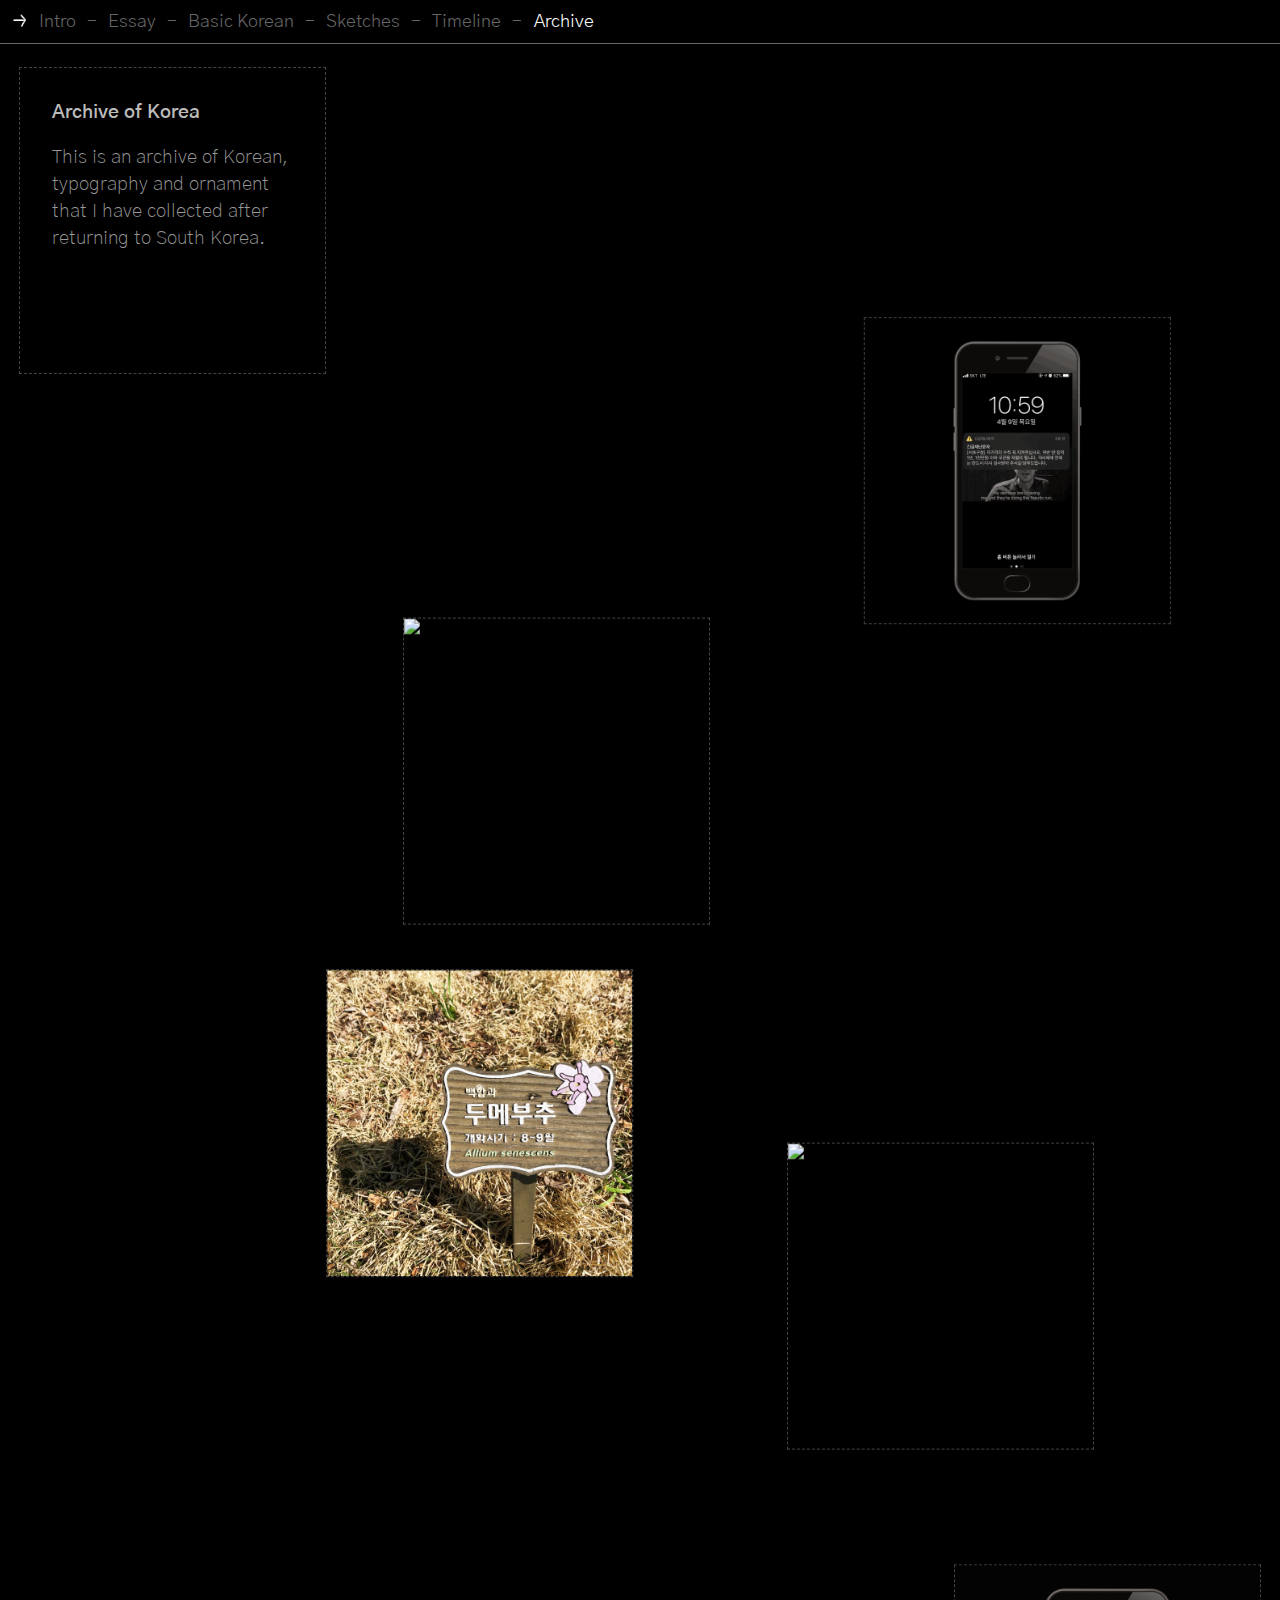
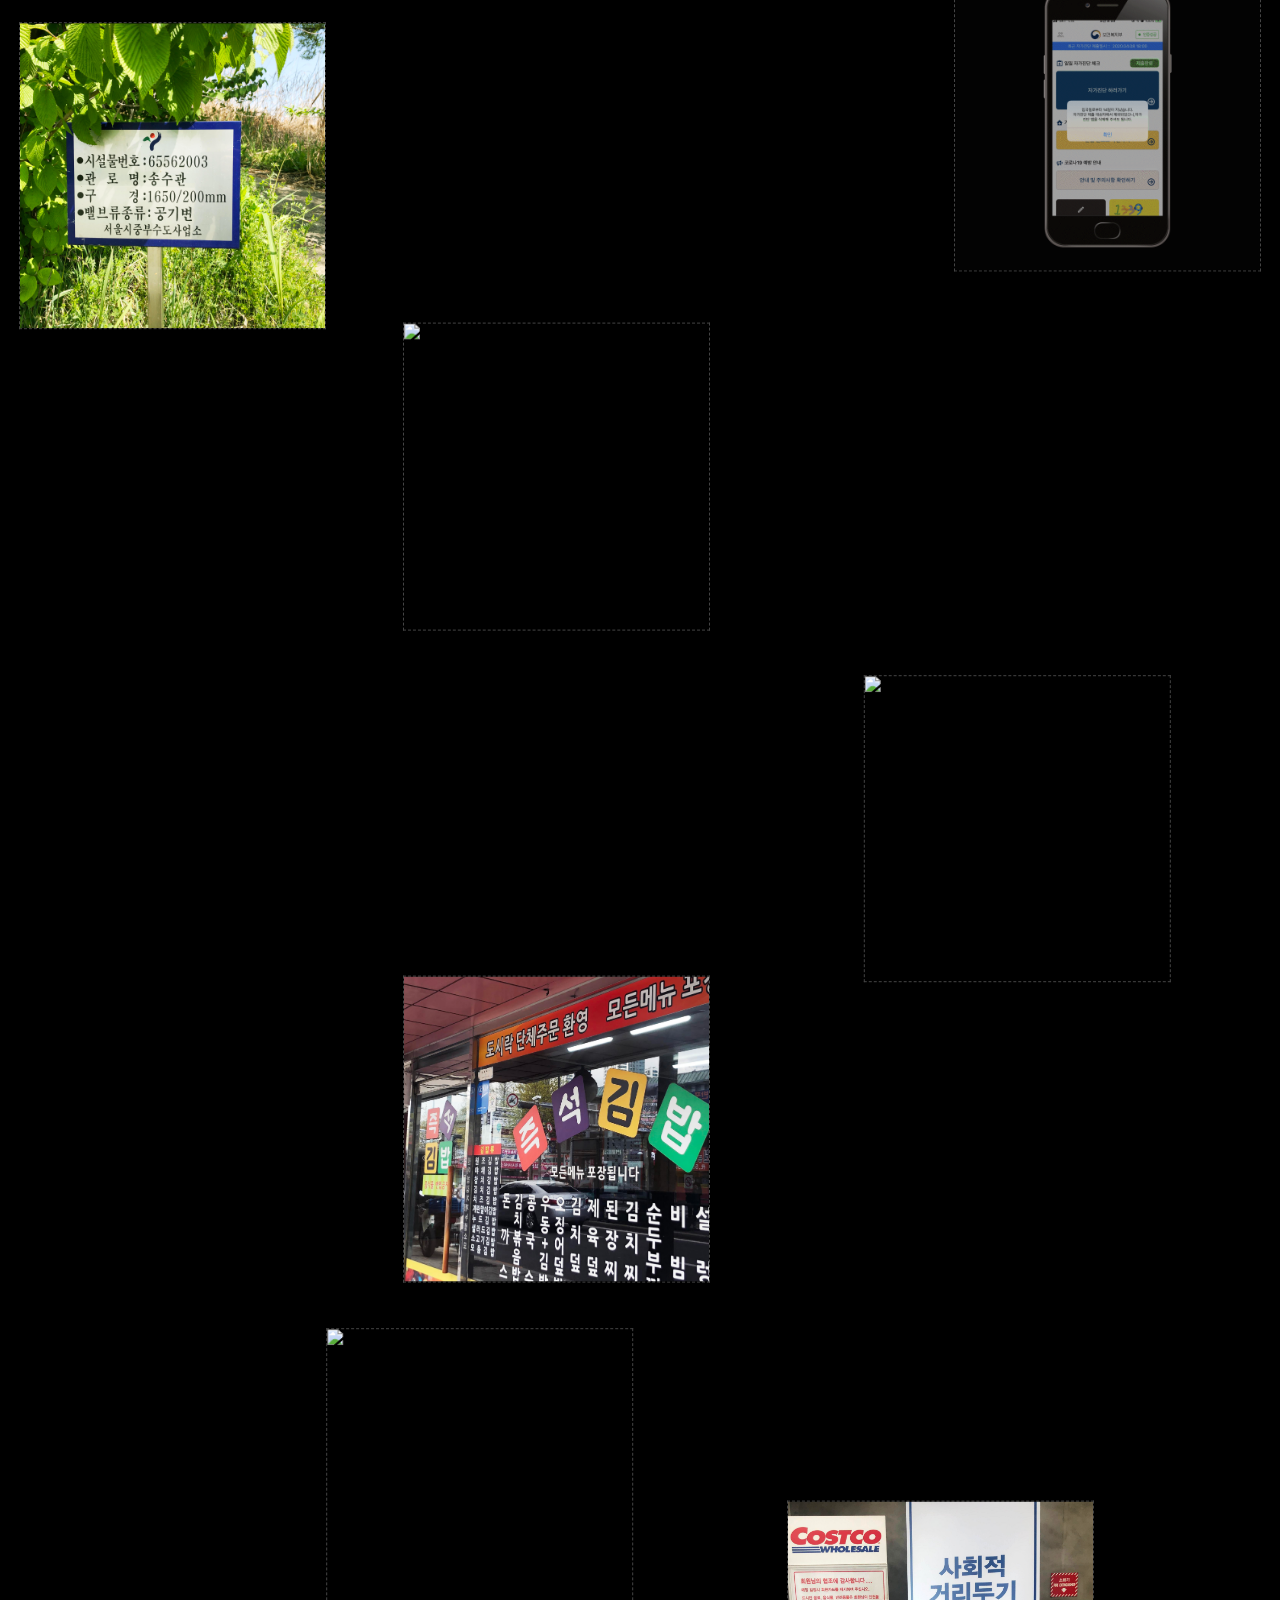
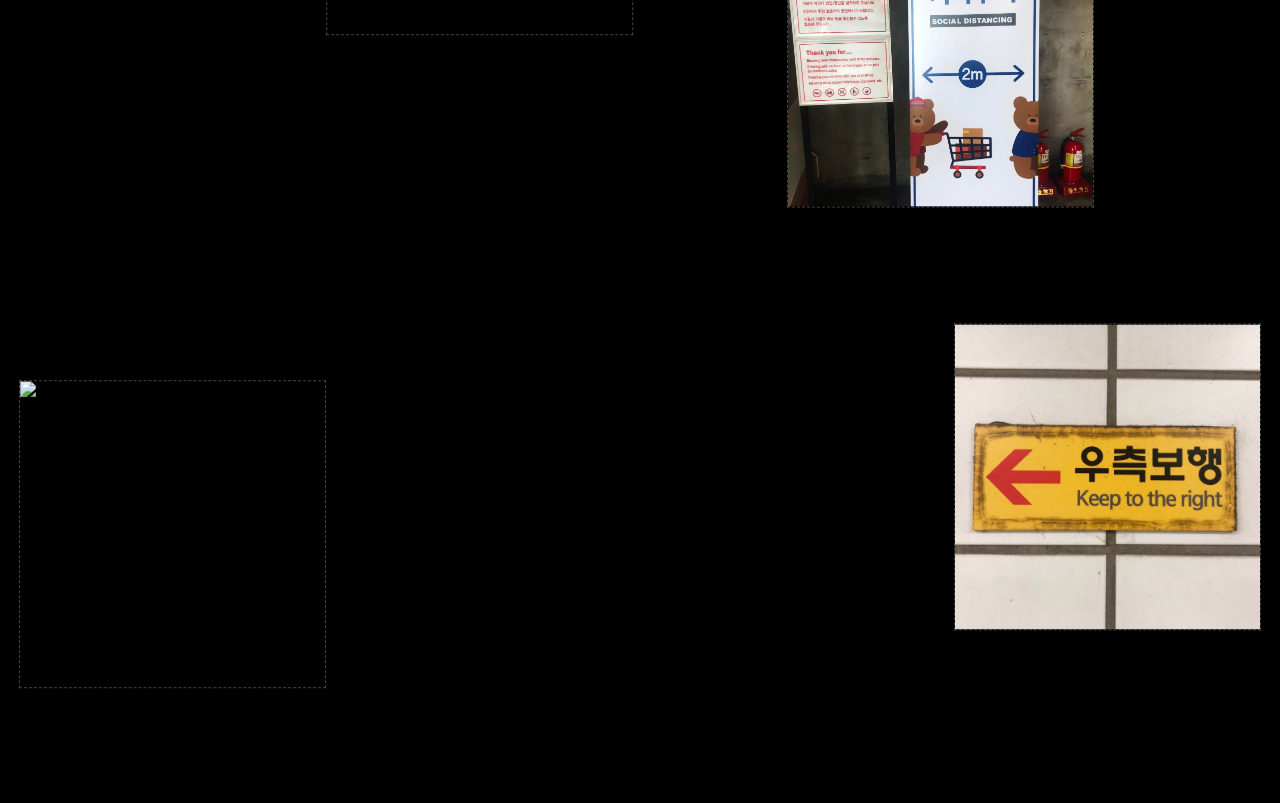
==== archive.html @ 1245c678 "video" ====
<!DOCTYPE html>
<html>
    <head>
        <title>Degree Project</title>
        <meta http-equiv="X-UA-Compatible" content = "IE= edge,chrome=1">
        <meta charset="utf-8"> <!-- able multiple language -->
        <meta name="description" content="">
        <meta name ="viewport" content="width=device-width">
        <link rel="icon" href="arrow_2.png">
        <link rel="stylesheet" type="text/css" href="common.css">
        <link rel="stylesheet" type="text/css" href="archive.css">
        <link href="https://fonts.googleapis.com/css2?family=Gothic+A1:wght@100;200;300;400;500;600;700;800;900&display=swap" rel="stylesheet">
    </head>
    <body>
        <!--NAV-->
        <div class="nav">
            <img src="arrow_2.png" id="icon">
            <div class="navtitle"><a href="index.html" class="link">Intro</a></div>
            <div class="dash">-</div>
            <div class="navtitle"><a href="essay.html" class="link">Essay</a></div>
            <div class="dash">-</div>
            <div class="navtitle"> <a href="korean.html" class="link">Basic Korean</a></div>
            <div class="dash">-</div>
            <div class="navtitle"> <a href="sketch.html" class="link">Sketches</a></div>
            <div class="dash">-</div>
            <div class="navtitle"> <a href="timeline.html" class="link">Timeline</a></div>
            <div class="dash">-</div>
            <div class="navtitle"> <a href="archive.html" class="been">Archive</a></div>
            <div class="navspace">--</div>
        </div>

        <div style="height:3em;"></div>
        
        <div class="videotitle">
            <h4>Archive of Korea</h4><br>
            <p>This is an archive of Korean, typography and ornament that I have collected after returning to South Korea.</p>
        </div>

        <div class="video" id="a">
            <img src="archive/ui_1.gif">
        </div>

        <div class="video" id="b">
            <img src="archive/sign_1.gif">
        </div>

        <div class="video" id="c">
            <img src="archive/space_1.jpg">
        </div>

        <div class="video" id="d">
            <img src="archive/object_1.gif">
        </div>
        
        <div class="video" id="e">
            <img src="archive/ui_2.gif">  
        </div>

        <div class="video" id="f">
            <img src="archive/space_2.jpg">
        </div>

        <div class="video" id="b">
            <img src="archive/sign_2.gif">
        </div>

        <div class="video" id="a">
            <img src="archive/object_2.gif">
        </div>

        <div class="video" id="b">
            <img src="archive/space_3.jpg">
        </div>

        <div class="video" id="c">
            <img src="archive/sign_3.gif">
        </div>

        <div class="video" id="d">
            <img src="archive/space_4.jpg">
        </div>

        <div class="video" id="e">
            <img src="archive/space_5.jpg">
        </div>

        <div class="video" id="f">
            <img src="archive/sign_4.gif">
        </div>

    </body>
</html>
---- common.css ----
body{
    margin:0;
    scroll-behavior:smooth;
    background-color:black;
}

img{
    width:100%;
    display:inline-block;
}

video{
    width:100%;
}

 /* LINKS */
a{
    text-decoration: none; 
}
a:hover{
    cursor: pointer;
}

a:visited{
    color:white;
}
.link{
    color:#666;
    cursor: pointer;
    text-decoration: none;
}
.link:hover{
    animation: colchange 2s infinite;
}
.link:visited{
    color:#666;
}
.been{
    color:white;
    cursor: pointer;
    text-decoration: none; 
}
.been:hover{
    animation: colchange 2s infinite;
}
.been:visited{
    color:white;
}

 /* COLOR ANIMATION */

 @keyframes colchange{
    0%{
        color: #f2389a;
    }
    25%{
        color: #f4f431;
    }
    50%{
       color:#2995ed;
    }
    75%{
        color:#64ff00;
    }
    100%{
        color: #f2389a;
    }
}

/* NAVIGATION */
.nav{
    top:0;
    border-bottom: 1px solid #666;
    display:inline-block;
    grid-template-columns: auto auto;   
    overflow-x: scroll;
}

.navtitle, .dash{
    font-family: 'Gothic A1', sans-serif;
    font-size: 1.1em;
    font-weight:300;
    line-height: 1.1em;
    margin-right:.4em;
    display: inline-block;
}
.navspace{
    display: inline-block;
    color:black;
}

.dash{
    color:#666;
}
#icon{
    width: .8em;
    margin-right:.6em;
}
.nav-bottom{ 
    width:100%;
    bottom:0;   
    border-top: 1px solid #666;
}

.nav, .nav-bottom{
    overflow: auto;
    white-space: nowrap;
    width:100%;
    height:1.1em;
    position: fixed;
    left:0;
    padding:.8em;
    z-index:5;
    background-color:black;
}

/* Essay */
.imgone{
    background: url("essay/essay_1.jpg") no-repeat center;
}

.imgtwo{
    background: url("essay/essay_2.jpg") no-repeat center;
}

.imgthree{
    background: url("essay/essay_3.jpg") no-repeat center;
}

.imgfour{
    background: url("essay/essay_4.jpg") no-repeat center;
}

.imgone, .imgtwo, .imgthree, .imgfour{
    -webkit-background-size: 100% 100%;
    -moz-background-size:  100% 100%;
    -o-background-size: 100% 100%;
    background-size: 100% 100%;
}

/* FONT */
    
h1{
    font-size: 1.6em;
    line-height: 1.2em;
    color:white;
}

h2{
    font-size: 1.6em;
    line-height: 1.2em;
    color:#999;
}

h3{
    font-size: 1.8em;
    line-height: 1.4em;
    font-weight:600;
    color:white;
}

h4{   
    font-weight:600;
    color:#bbb;
}

p{
    font-weight:200;
    color:#999;
}

li{
    font-weight:200;
    color:#999;
}

h1, h2, h3, h4, p, li{
    font-family: 'Gothic A1', sans-serif;
    top:0;
    padding:0;
    margin:0;
}

h4, p{
    font-size: 1.2em;
    line-height: 1.4em;
}

.indent{
    padding: 0em 1.2em 0em 1.2em;
}

::-webkit-scrollbar{
    display:none;
}

@media only screen and (min-width: 541px){

    /* HORIZONTAL STRUCTURE */
    
    #container {
        display:inline-block;
        position:relative;
        overflow-y:scroll;
        overflow-x:hidden;
        transform: rotate(270deg) translateX(-100%);
        transform-origin: top left;
        border-left:#999 solid;
        position:absolute;
        scroll-behavior: smooth;
        box-sizing: border-box; /*includes padding in height and makes sure there is no overlap with nav*/
    }
    
    #container2{
        width:auto;
        transform: rotate(90deg) translateY(-100vh);
        transform-origin: top left;
        display:grid;
        grid-template-columns: repeat(100,auto);
        z-index: 4;
    }
    
    #container, #container2{
        width:100vh;
        height:100vw;
        top:0;bottom:0;left:0;right:0;
    }   
    
    #empty{
        left:0;
        width: 100vh;
        height: 100vh;
        transform: rotate(90deg) translateY(-100vh);
        transform-origin: top left;
    }

    .squarebox{
        padding: 14vh 1.2em 14vh 1.2em;
        width: auto;
        display:inline-block;
        background-color:black;
    }

    .img{
        width:72vh;
        height:72vh;
    }
    
    .text{
        width: 48vh;
        height:80vh;
    }
    
    /* ESSAY */
    .essayheading{
        width: 100vh;
        border: 1px dashed #444;
        box-sizing: border-box;
    }
    
    .gap{
        width:48vh;
    }
    
    .gap, .essayheading {
        position:relative;
        display:inline-block;
        height:100vh;
        white-space:normal;
        overflow-y:hidden;
        padding: 4.8em 1.2em 1.2em 1.2em;
        background-color:black;
    }

    /* SKETCH STRUCTURE*/
 
    .sketchbox{
        padding: 10vh 1.2em 10vh 1.2em;
        height:100vh;
        width: auto;
        box-sizing: border-box;
        display:inline-block;
        background-color:black;
    }

    .sketchimg{
        width: 132vh;
        height:100%;
        display:inline-block;
    }

    
    /* TIMELINE STRUCTURE */
    
    #timelinetitle{
        width: 100vh;
        height:100vh;
        z-index:-1;
        position:fixed;
        background-color:black;
    }
    
    #titleimg{
        margin: 10vh 0 10vh 0 ;
    }
    
    .explain{
        width: 48vh; 
        height:100vh; 
        border-left: 1px dashed #444;
    }

    .time{
        width: 18vh;
        height:100vh;
        border-left: 1px dashed #444;
    }    
    .space{
        width: 12vh;
        background-color:black;
    }
    
    .explain, .time, .space{
        box-sizing: border-box;
        position:relative;
        display:inline-block;
        white-space:normal;
        overflow-y:hidden;
        padding: 4.8em 1.2em 1.2em 1.2em;
        background-color:black;
    }
    
}

@media only screen and (max-width: 540px) {

    /* HORIZONTAL STRUCTURE */
    
    #container {
        display:inline-block;
        position:relative;
        overflow-y:scroll;
        overflow-x:hidden;
        border-left:#999 solid;
        position:absolute;
        scroll-behavior: smooth;
        box-sizing: border-box; 
        left:0;
    }
    
    #container2{
        width:auto;
        display:grid;
        grid-template-rows: repeat(100,auto);
        z-index: 4;
        left:0;
    }
    
    #container, #container2{
        width:100vw;
        height:100vh;
        top:0;bottom:0;left:0;right:0;
    }  
    
    #empty{
        left:0;
        width: 100vw;
        height: 100vw;
    }

    .squarebox{
        box-sizing:border-box;
        padding: 0em;
        width: 100vw;
        display:inline-block;
        background-color:black;
    }

    .img{
        width:84vw;
        height:84vw;
        margin:6vw 6vw 6vw 6vw;
    }
    
    .text{
        width:84vw;
        margin: auto;
        height:auto;
        overflow:scroll;
        padding-top: 1.2em;
    }
    
    /* ESSAY */
    .essayheading{
        width: 100vw;
        border: 1px solid #444;
        box-sizing: border-box;
    }
    
    .gap{
        width:48vh;
    }
    
    .gap, .essayheading {
        position:relative;
        display:inline-block;
        height:100vw;
        white-space:normal;
        overflow-y:hidden;
        padding: 1.2em 1.2em 1.2em 1.2em;
        background-color:black;
    }
    
    /* SKETCH STRUCTURE*/
    
    .sketchbox{
        padding: 1.2em;
        height:auto;
        width: 100vw;
        box-sizing: border-box;
        display:inline-block;
        background-color:black;
    }

    .sketchimg{
        width: 96vw;
        height:100%;
        display:inline-block;
    }
    
    /* TIMELINE STRUCTURE */
    
    #timelinetitle{
        width: 100vw;
        height:100vw;
        z-index:-1;
        position:fixed;
        left:0;
        background-color:black;
    }
    
    #titleimg{
        margin: 10vh 0 10vh 0 ;
    }
    
    .explain{
        width: 100vw; 
        height: 100vw;
        border-top: 1px dashed #444;
    }

    .time{
        height: 18vw;
        width: 100vw;
        padding: 0 12vw 0 12vw;
        border-top: 1px dashed #444;
    }    
    .space{
        width: 100vw;
        height: 1vw;
        background-color:black;
    }
    
    .explain, .time, .space{
        box-sizing: border-box;
        position:relative;
        display:inline-block;
        white-space:normal;
        overflow-y:hidden;
        padding:1.2em;
        background-color:black;
    }
    

}
---- archive.css ----
.video, .videotitle{
    margin: 1.2em;
    width: 24vw;
    box-sizing:border-box;
    border: 1px dashed #444;
}

.video{
    height: 24vw;
    overflow:hidden;
}

.videotitle{
    min-height:24vw;
    padding: 2em;
    overflow-y:scroll;
}

#a{transform: translateX(66vw) translateY(-6vw);}
#b{transform: translateX(30vw) translateY(-8vw);}
#c{ transform: translateX(24vw) translateY(-6vw);}
#d{transform: translateX(60vw) translateY(-18vw);}

#e{
    transform: translateY(-12vw);
    float:right;
}

#f{transform: translateY(-6vw);}


@media only screen and (max-width: 660px) {

    .video, .videotitle{
        width: 84vw;
        height: 84vw;
        margin: 8vw;
    }

    #a, #b, #c, #d, #e, #f{
        transform: translateX(0vw) translateY(0vw);
    }
}
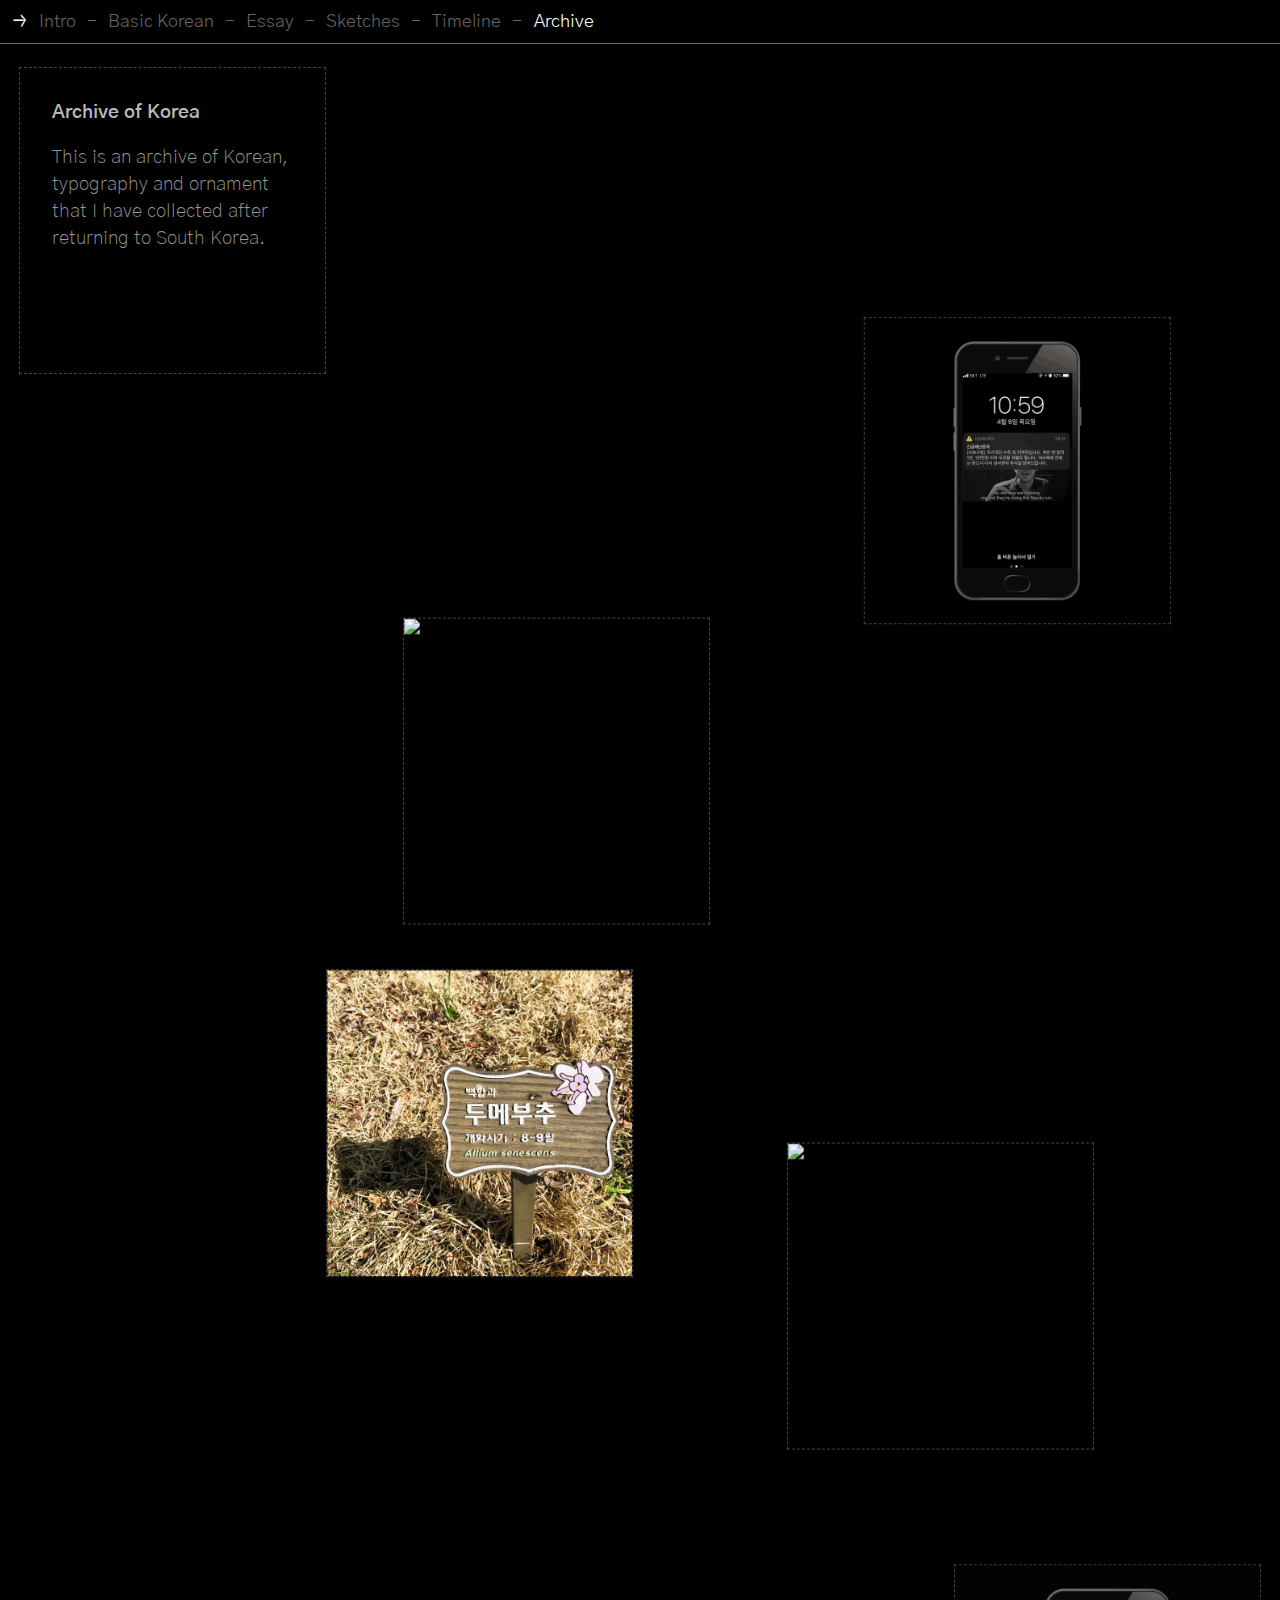
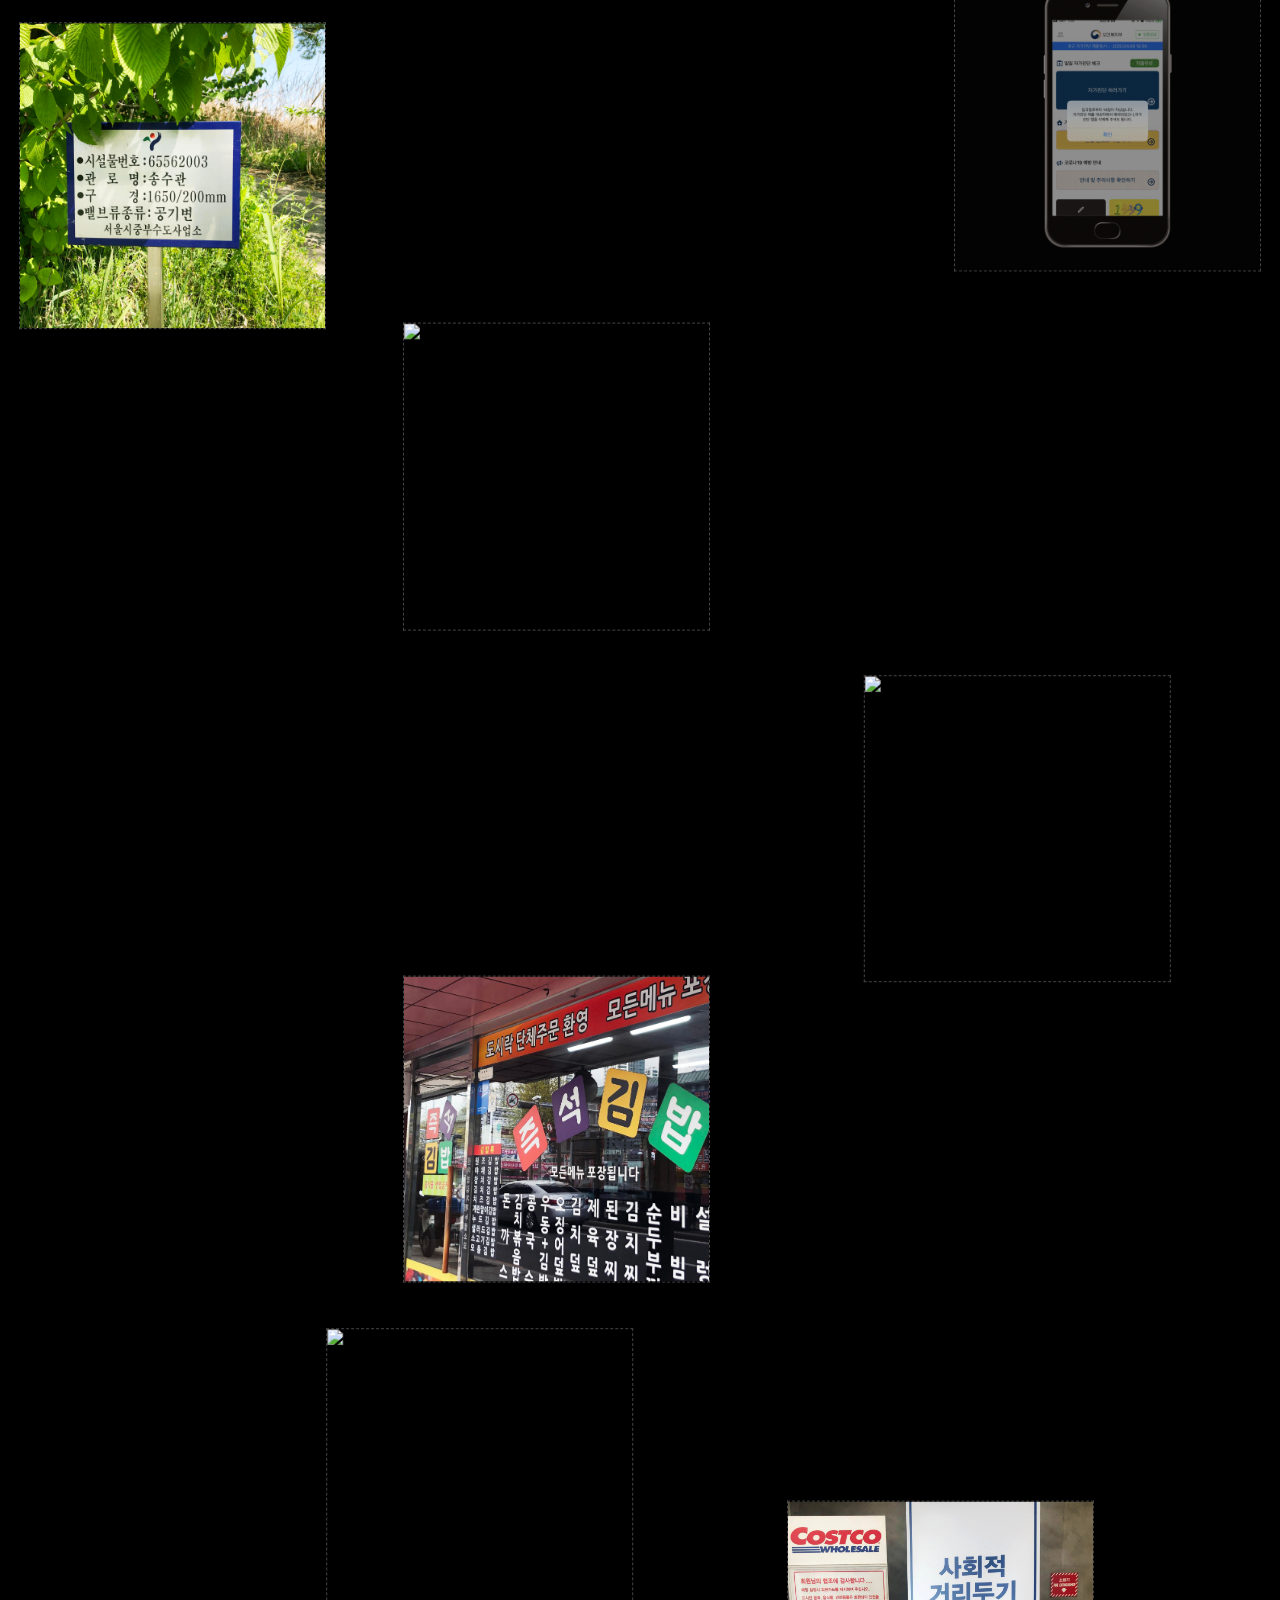
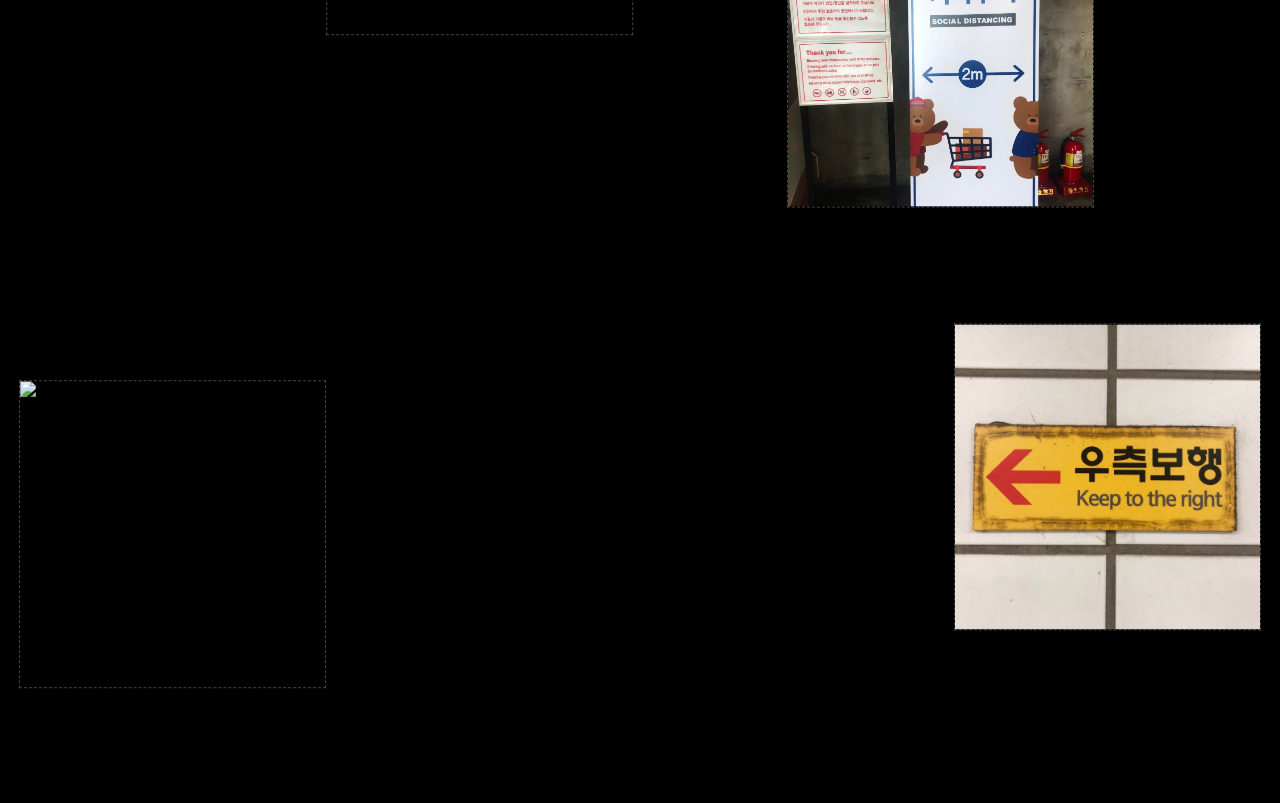
==== commit bcf50eaa: "website order" ====
--- a/archive.html
+++ b/archive.html
@@ -17,9 +17,9 @@
             <img src="arrow_2.png" id="icon">
             <div class="navtitle"><a href="index.html" class="link">Intro</a></div>
             <div class="dash">-</div>
+            <div class="navtitle"> <a href="korean.html" class="link">Basic Korean</a></div>
+            <div class="dash">-</div>
             <div class="navtitle"><a href="essay.html" class="link">Essay</a></div>
-            <div class="dash">-</div>
-            <div class="navtitle"> <a href="korean.html" class="link">Basic Korean</a></div>
             <div class="dash">-</div>
             <div class="navtitle"> <a href="sketch.html" class="link">Sketches</a></div>
             <div class="dash">-</div>
--- a/common.css
+++ b/common.css
@@ -35,6 +35,10 @@
 .link:visited{
     color:#666;
 }
+.link:active{
+    color:white;
+}
+
 .been{
     color:white;
     cursor: pointer;
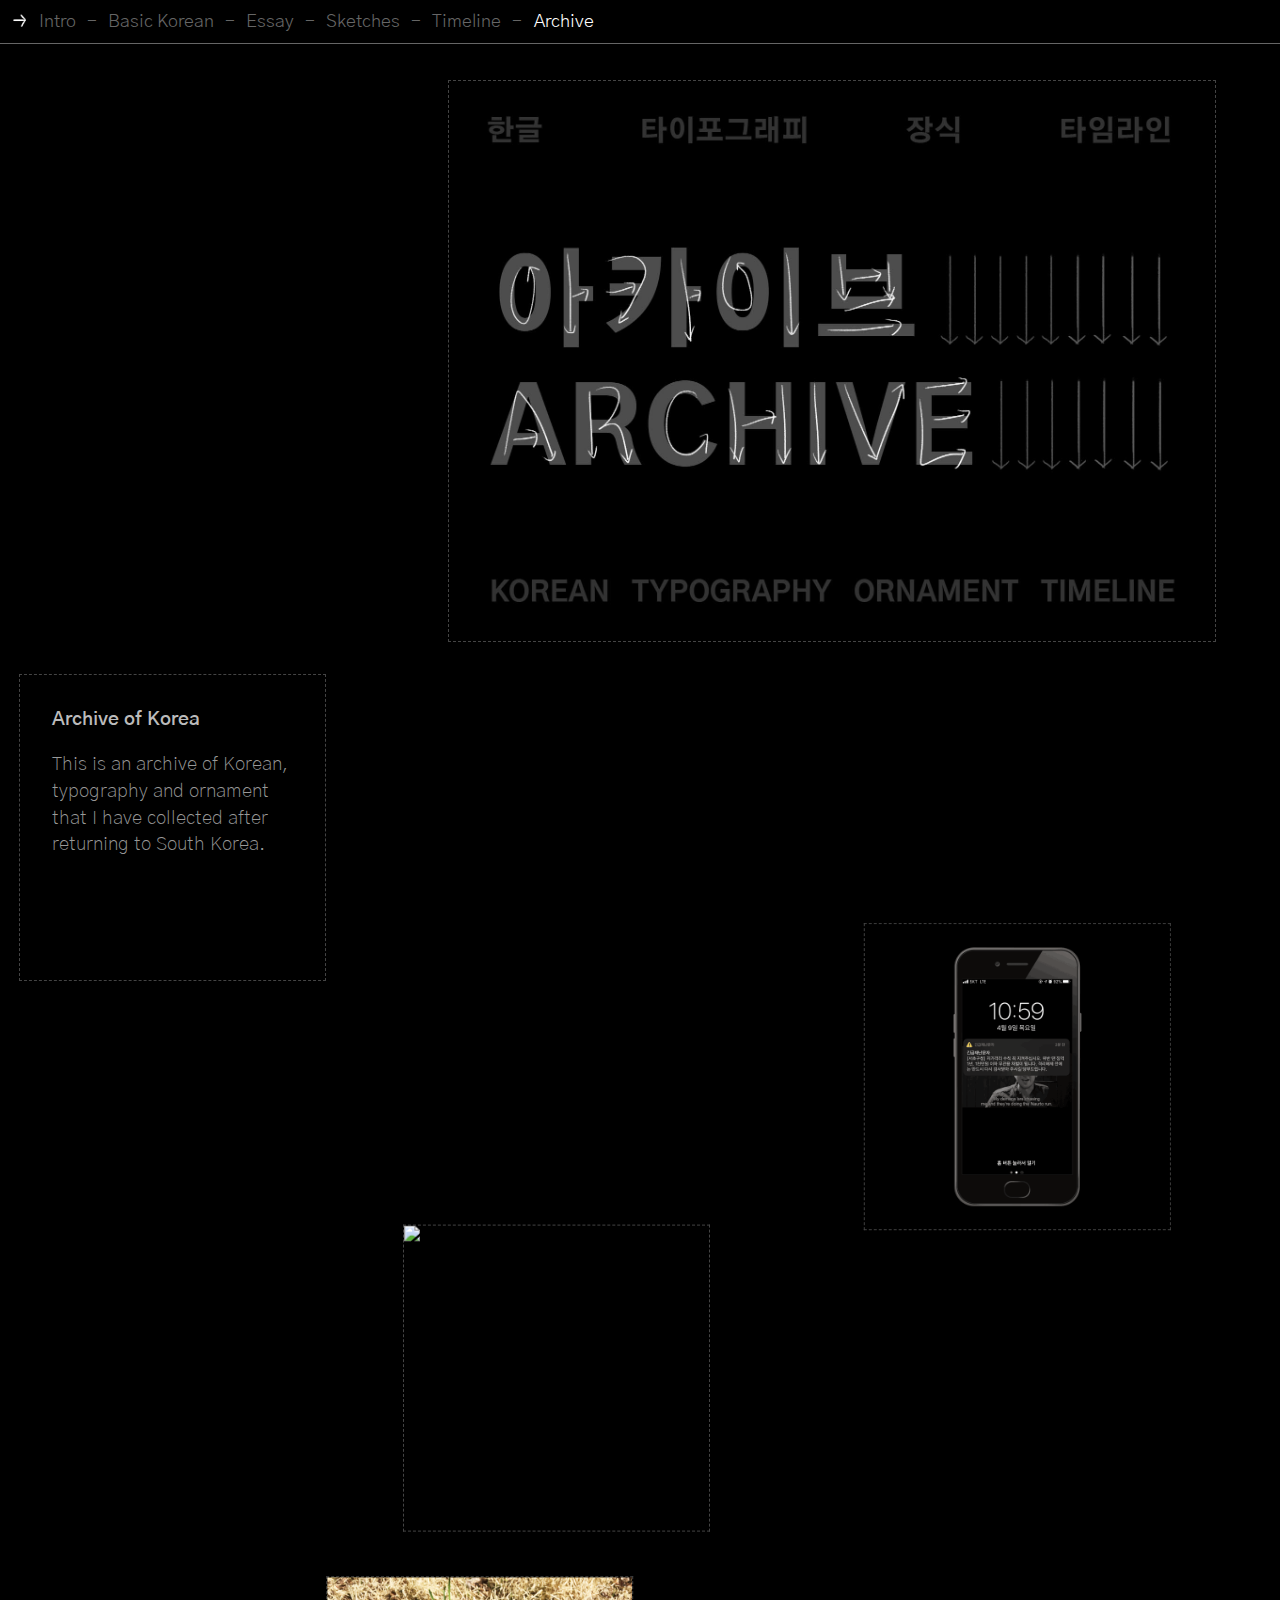
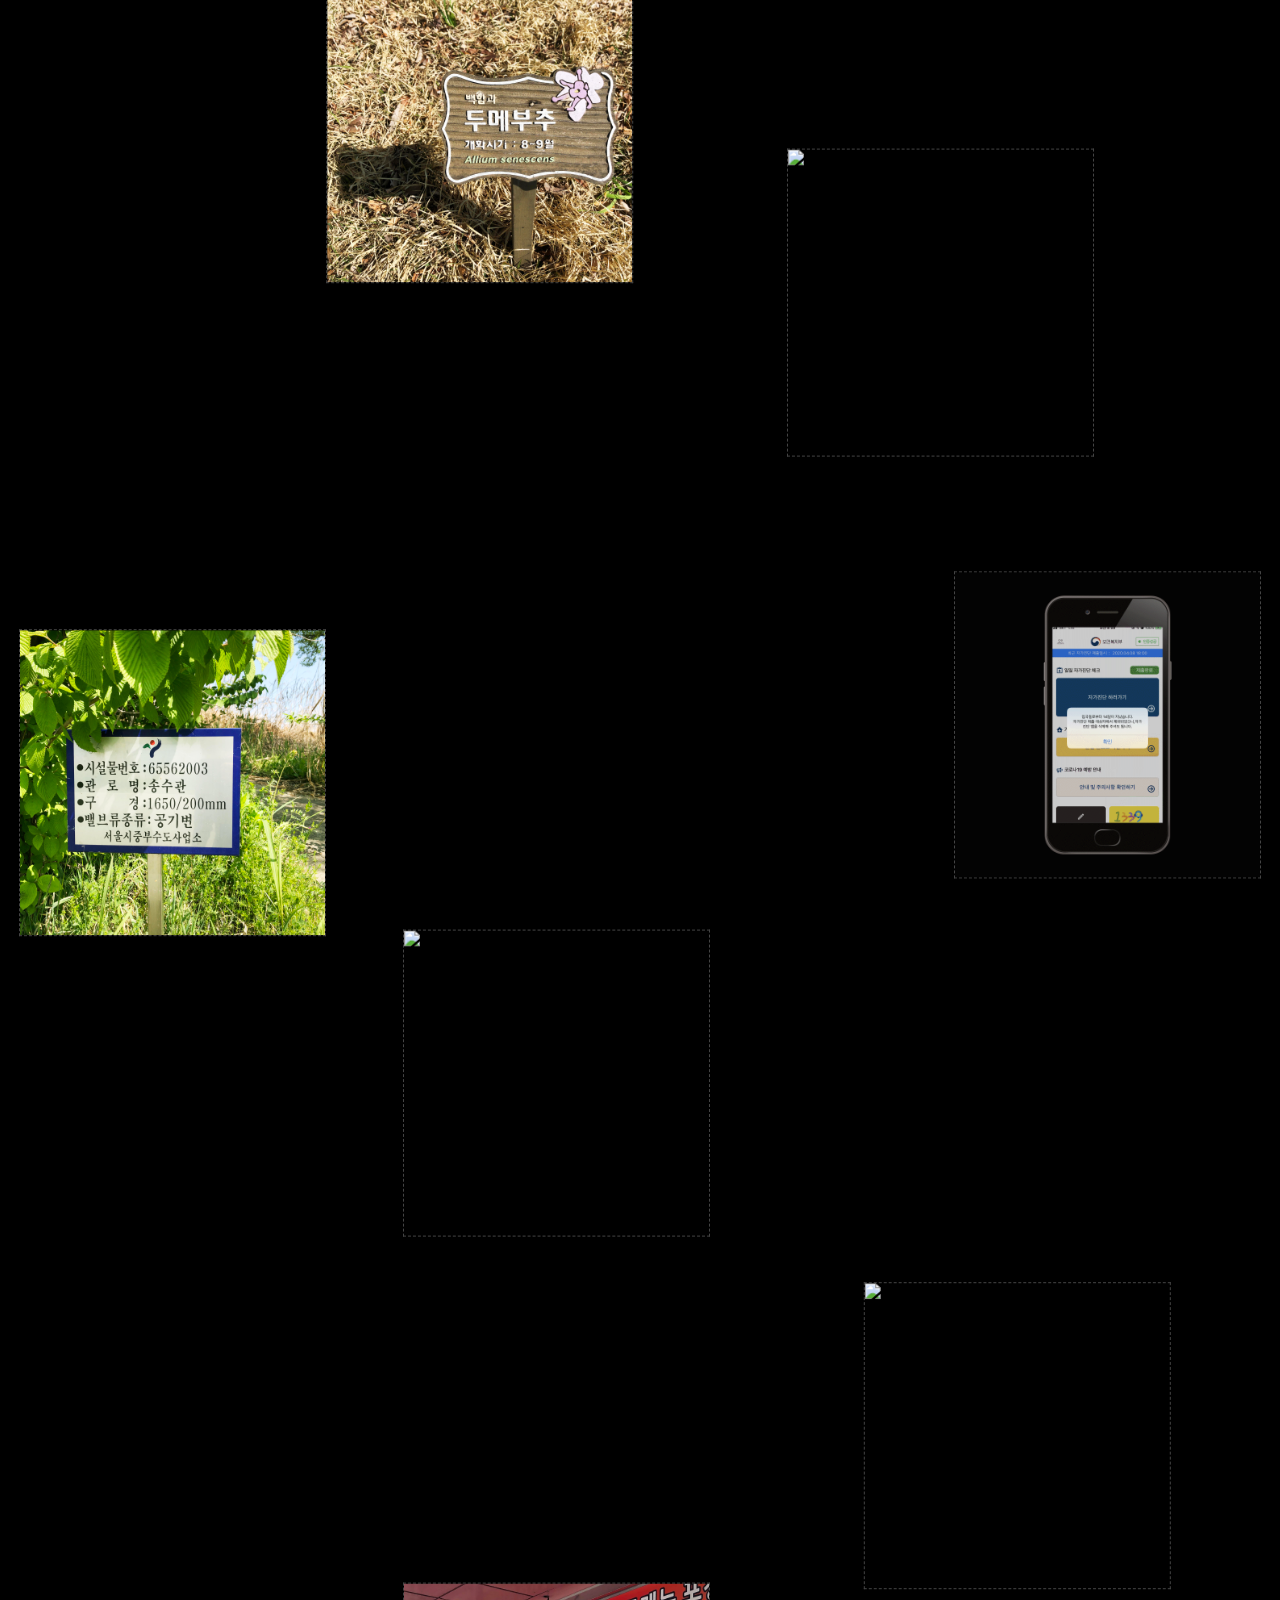
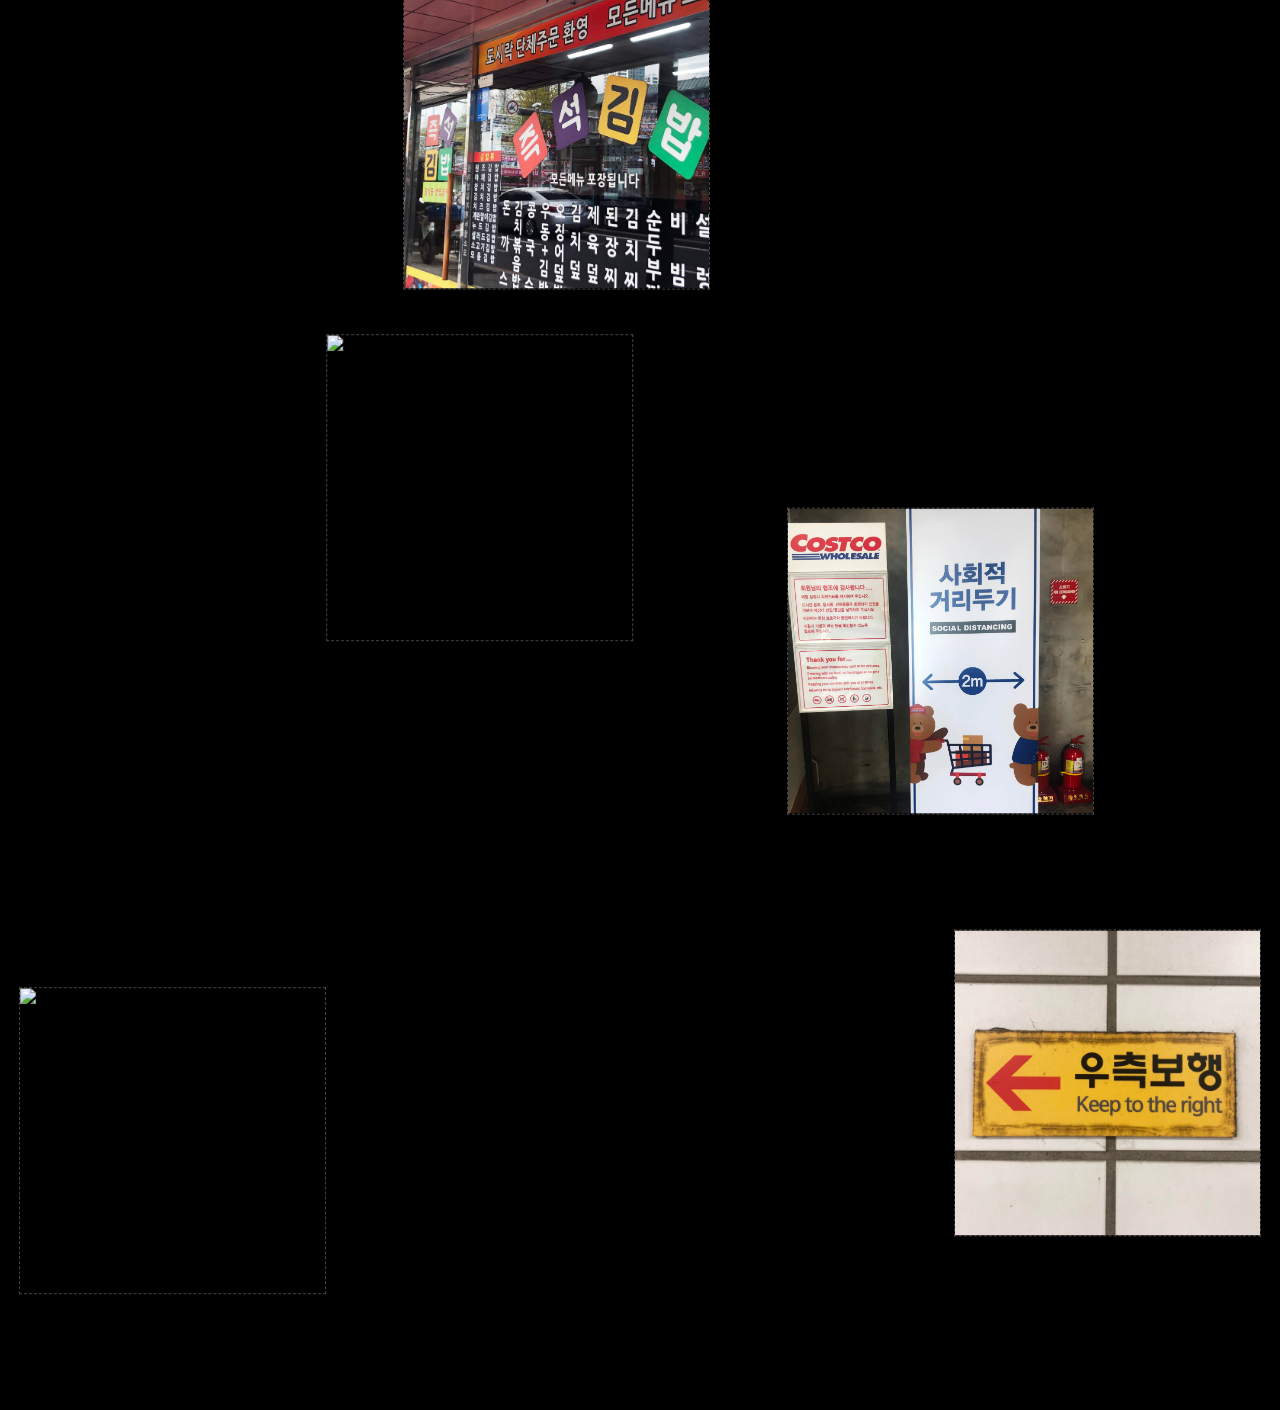
==== commit 53c8979b: "new_titles" ====
--- a/archive.html
+++ b/archive.html
@@ -9,6 +9,7 @@
         <link rel="icon" href="arrow_2.png">
         <link rel="stylesheet" type="text/css" href="common.css">
         <link rel="stylesheet" type="text/css" href="archive.css">
+        <link rel="stylesheet" type="text/css" href="index.css">
         <link href="https://fonts.googleapis.com/css2?family=Gothic+A1:wght@100;200;300;400;500;600;700;800;900&display=swap" rel="stylesheet">
     </head>
     <body>
@@ -30,6 +31,11 @@
         </div>
 
         <div style="height:3em;"></div>
+        
+        <div class="right">
+            <img src="title/archive_title.jpg" class="slideimg">
+         </div>
+       
         
         <div class="videotitle">
             <h4>Archive of Korea</h4><br>
--- a/common.css
+++ b/common.css
@@ -185,7 +185,7 @@
     margin:0;
 }
 
-h4, p{
+h4, p, li{
     font-size: 1.2em;
     line-height: 1.4em;
 }
@@ -233,7 +233,7 @@
     #empty{
         left:0;
         width: 100vh;
-        height: 100vh;
+        height: 112vh;
         transform: rotate(90deg) translateY(-100vh);
         transform-origin: top left;
     }
@@ -297,7 +297,7 @@
     /* TIMELINE STRUCTURE */
     
     #timelinetitle{
-        width: 100vh;
+        width: 108vh;
         height:100vh;
         z-index:-1;
         position:fixed;
@@ -305,7 +305,7 @@
     }
     
     #titleimg{
-        margin: 10vh 0 10vh 0 ;
+        margin: 11vh 2vh 11vh 2vh;
     }
     
     .explain{
@@ -369,7 +369,7 @@
     #empty{
         left:0;
         width: 100vw;
-        height: 100vw;
+        height: 96vw;
     }
 
     .squarebox{
@@ -436,7 +436,7 @@
     
     #timelinetitle{
         width: 100vw;
-        height:100vw;
+        height:96vw;
         z-index:-1;
         position:fixed;
         left:0;
@@ -449,8 +449,9 @@
     
     .explain{
         width: 100vw; 
-        height: 100vw;
+        height: 200vw;
         border-top: 1px dashed #444;
+        display: inline-block;
     }
 
     .time{
@@ -459,6 +460,7 @@
         padding: 0 12vw 0 12vw;
         border-top: 1px dashed #444;
     }    
+
     .space{
         width: 100vw;
         height: 1vw;
--- a/index.css
+++ b/index.css
@@ -0,0 +1,92 @@
+.slidetitle{
+    width: 100%;
+    padding: 0 5% 0 5%;
+    box-sizing:border-box;
+}
+
+.slideimg{
+    width: 100%;
+    height: auto;
+}
+
+.left{
+    margin: 2em auto 2em 5vw;
+}
+
+.right{
+    margin: 2em 5vw 2em auto;
+}
+
+.left,.right{
+    width: 60vw;
+    height:auto;
+    border: 1px dashed #444;
+    box-sizing:border-box;
+    padding: 1.2em;
+}
+
+.button{
+    width: 60vw;
+    min-height:30vw;
+    float:right;
+    box-sizing:border-box;
+    margin: 2em 5vw 2em auto;
+    padding: 1.2em;
+    border: 1px solid #ddd;
+    color:white;
+    text-align:center;
+    padding: .4em 1.2em .4em 1.2em;
+    box-sizing:border-box;
+    background:none;
+    font-family: 'Gothic A1', sans-serif;
+    font-size: 1.2em;
+}
+
+.button:hover{
+    animation: change 2s infinite;
+}
+
+@keyframes change{
+    0%{
+        color: #f2389a;
+        border: 1px solid #f2389a;
+    }
+    25%{
+        color: #f4f431;
+        border: 1px solid #f4f431;
+    }
+    50%{
+       color:#2995ed;
+       border: 1px solid #2995ed;
+    }
+    75%{
+        color:#64ff00;
+        border:  1px solid #64ff00;
+    }
+    100%{
+        color: #f2389a;
+        border: 1px solid  #f2389a;
+    }
+}
+
+
+
+.slide, .slidetitle, .slideimg, .slidetext{
+    box-sizing:border-box;
+    margin:auto;
+}
+
+@media only screen and (max-width:600px){
+    .left, .right{
+        width: 84vw;
+        margin: 8vw;
+        padding: 1.2em;
+    }
+
+    .button{
+        width: 84vw;
+        min-height:30vw;
+        margin: 8vw;
+        float:center;
+    }
+}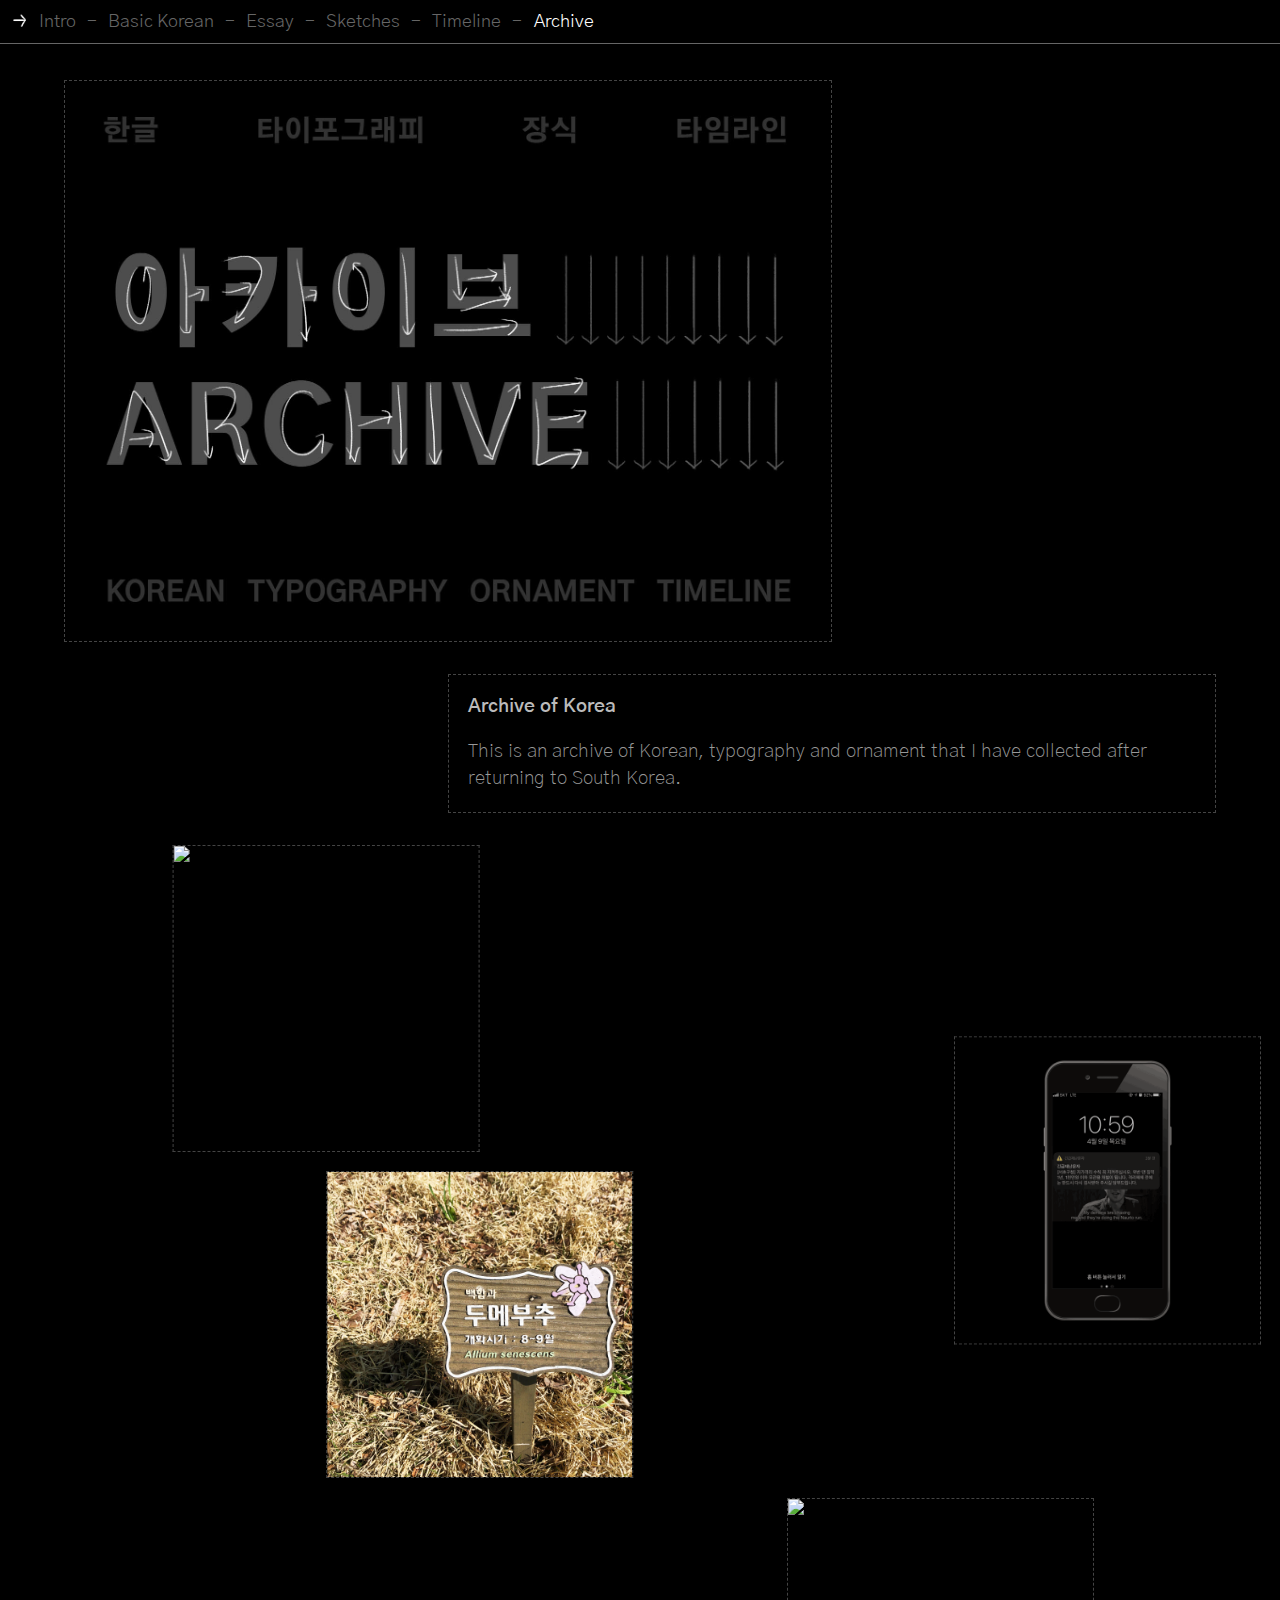
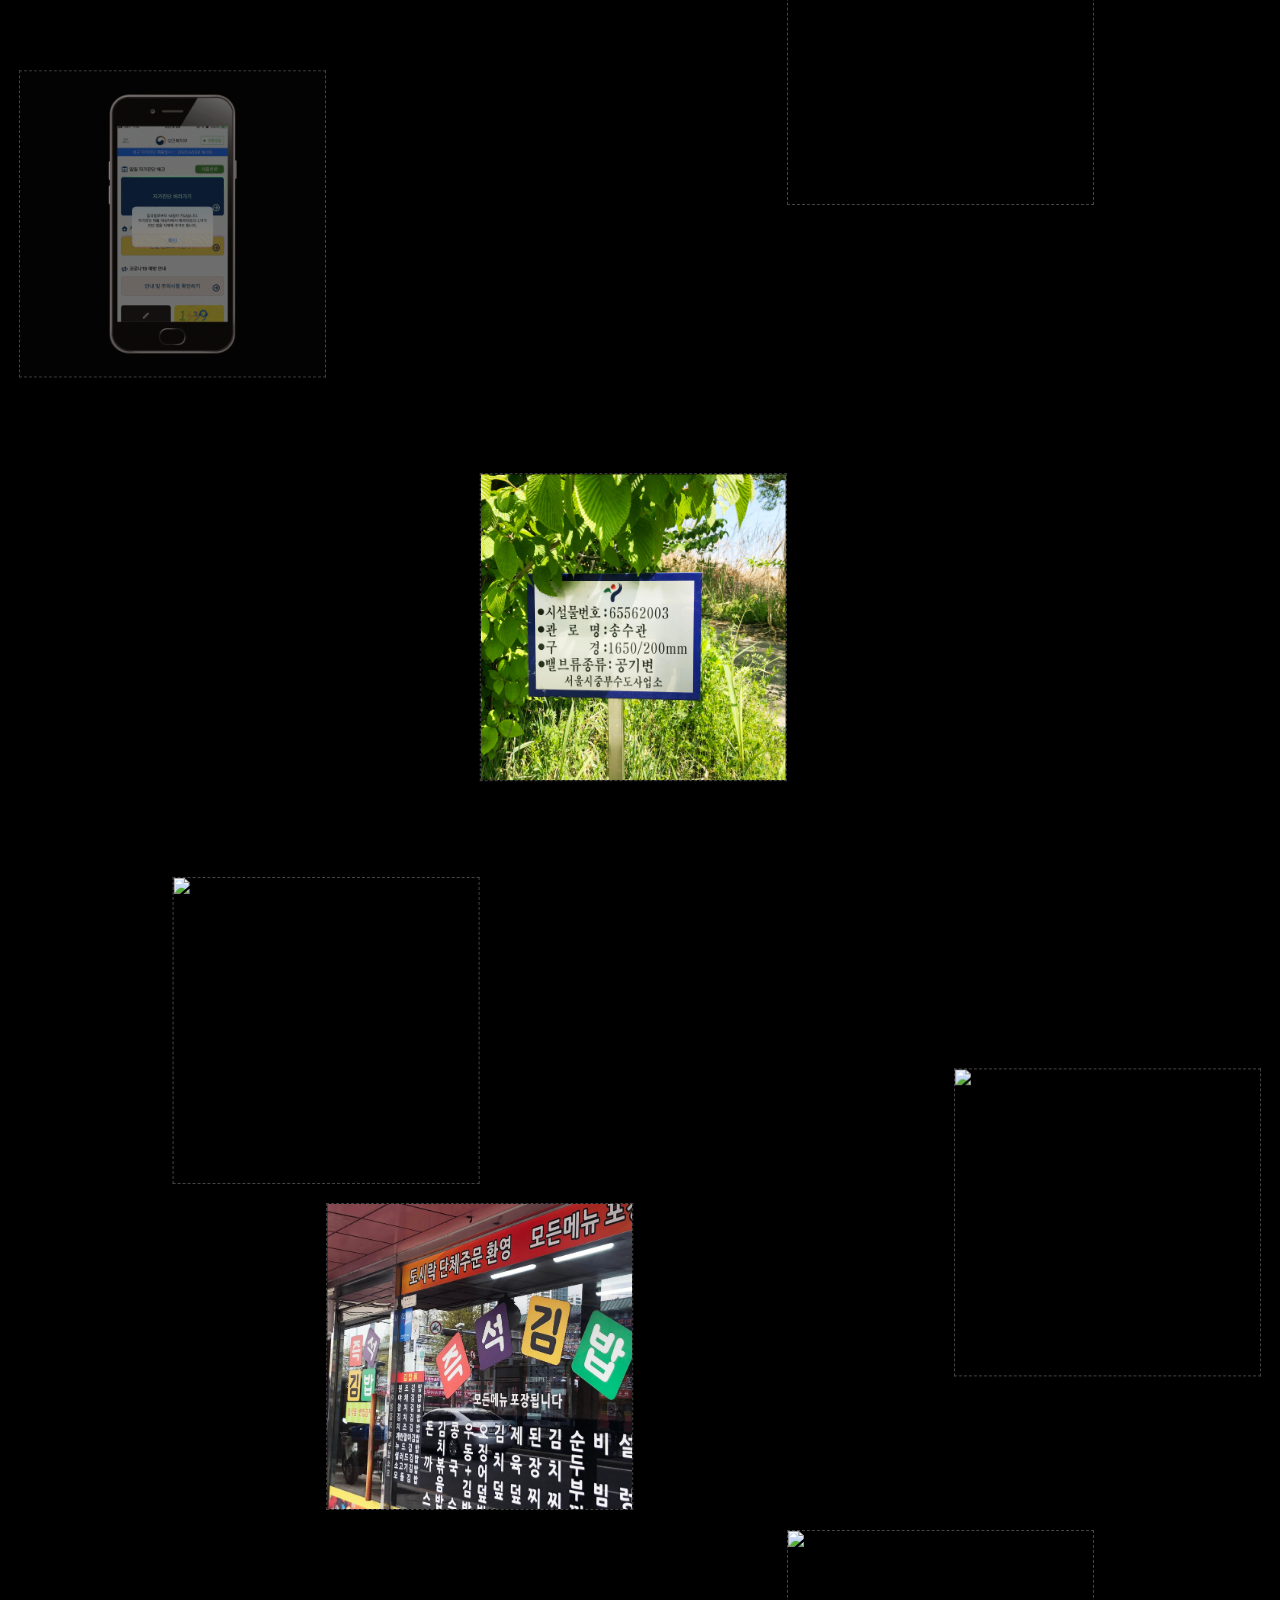
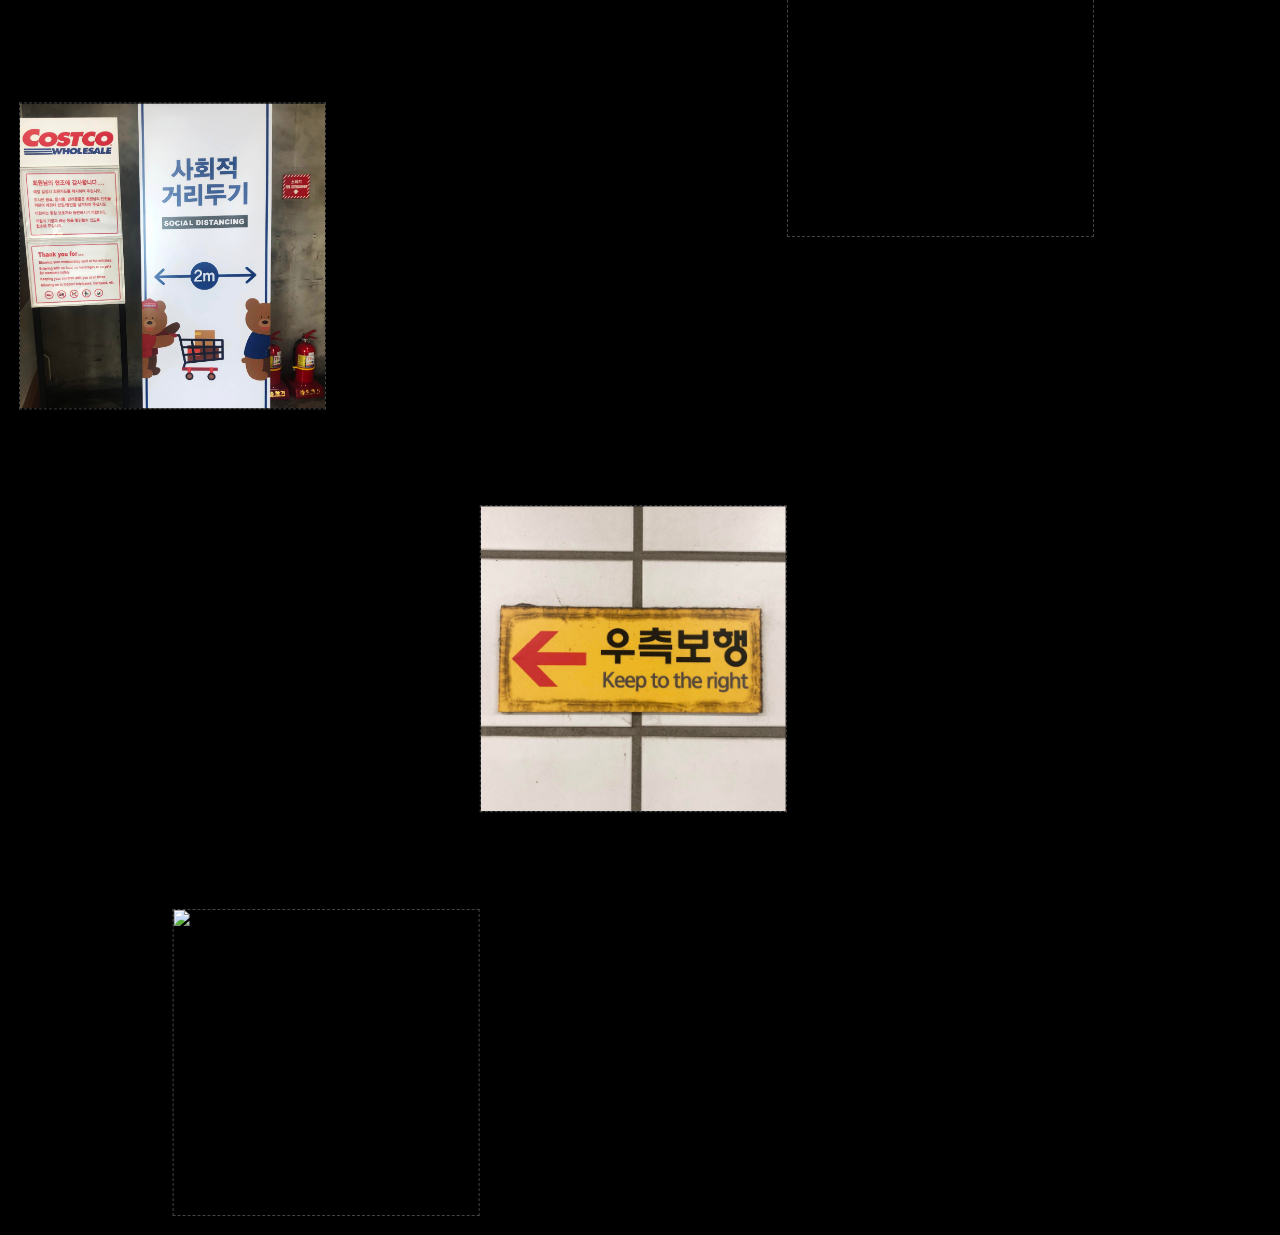
==== commit 5eec5c41: "archive_organize" ====
--- a/archive.html
+++ b/archive.html
@@ -9,7 +9,6 @@
         <link rel="icon" href="arrow_2.png">
         <link rel="stylesheet" type="text/css" href="common.css">
         <link rel="stylesheet" type="text/css" href="archive.css">
-        <link rel="stylesheet" type="text/css" href="index.css">
         <link href="https://fonts.googleapis.com/css2?family=Gothic+A1:wght@100;200;300;400;500;600;700;800;900&display=swap" rel="stylesheet">
     </head>
     <body>
@@ -32,22 +31,23 @@
 
         <div style="height:3em;"></div>
         
-        <div class="right">
+        <div class="left">
             <img src="title/archive_title.jpg" class="slideimg">
          </div>
        
         
-        <div class="videotitle">
+        <div class="right">
             <h4>Archive of Korea</h4><br>
             <p>This is an archive of Korean, typography and ornament that I have collected after returning to South Korea.</p>
         </div>
 
+            
         <div class="video" id="a">
-            <img src="archive/ui_1.gif">
+            <img src="archive/sign_1.gif">
         </div>
 
         <div class="video" id="b">
-            <img src="archive/sign_1.gif">
+            <img src="archive/ui_1.gif">
         </div>
 
         <div class="video" id="c">
@@ -66,33 +66,35 @@
             <img src="archive/space_2.jpg">
         </div>
 
-        <div class="video" id="b">
+        <div class="video" id="a">
             <img src="archive/sign_2.gif">
         </div>
 
-        <div class="video" id="a">
+        <div class="video" id="b">
             <img src="archive/object_2.gif">
         </div>
 
-        <div class="video" id="b">
+        <div class="video" id="c">
             <img src="archive/space_3.jpg">
         </div>
 
-        <div class="video" id="c">
+        <div class="video" id="d">
             <img src="archive/sign_3.gif">
         </div>
 
-        <div class="video" id="d">
+        <div class="video" id="e">
             <img src="archive/space_4.jpg">
         </div>
 
-        <div class="video" id="e">
+        <div class="video" id="f">
             <img src="archive/space_5.jpg">
         </div>
 
-        <div class="video" id="f">
+        <div class="video" id="a">
             <img src="archive/sign_4.gif">
         </div>
 
+
+
     </body>
 </html>--- a/archive.css
+++ b/archive.css
@@ -16,20 +16,36 @@
     overflow-y:scroll;
 }
 
-#a{transform: translateX(66vw) translateY(-6vw);}
-#b{transform: translateX(30vw) translateY(-8vw);}
-#c{ transform: translateX(24vw) translateY(-6vw);}
-#d{transform: translateX(60vw) translateY(-18vw);}
+#a{transform: translateX(12vw);}
+#b{transform:translateY(-12vw);float:right;}
+#c{transform: translateX(24vw);}
+#d{transform: translateX(60vw);}
+#e{transform:translateY(-12vw);}
+#f{transform: translateX(36vw)translateY(-6vw);}
 
-#e{
-    transform: translateY(-12vw);
-    float:right;
+.left{
+    margin: 2em auto 2em 5vw;
 }
 
-#f{transform: translateY(-6vw);}
+.right{
+    margin: 2em 5vw 2em auto;
+}
 
+.left,.right{
+    width: 60vw;
+    height:auto;
+    border: 1px dashed #444;
+    box-sizing:border-box;
+    padding: 1.2em;
+}
 
 @media only screen and (max-width: 660px) {
+
+    .left, .right{
+        width: 84vw;
+        margin: 8vw;
+        padding: 1.2em;
+    }
 
     .video, .videotitle{
         width: 84vw;
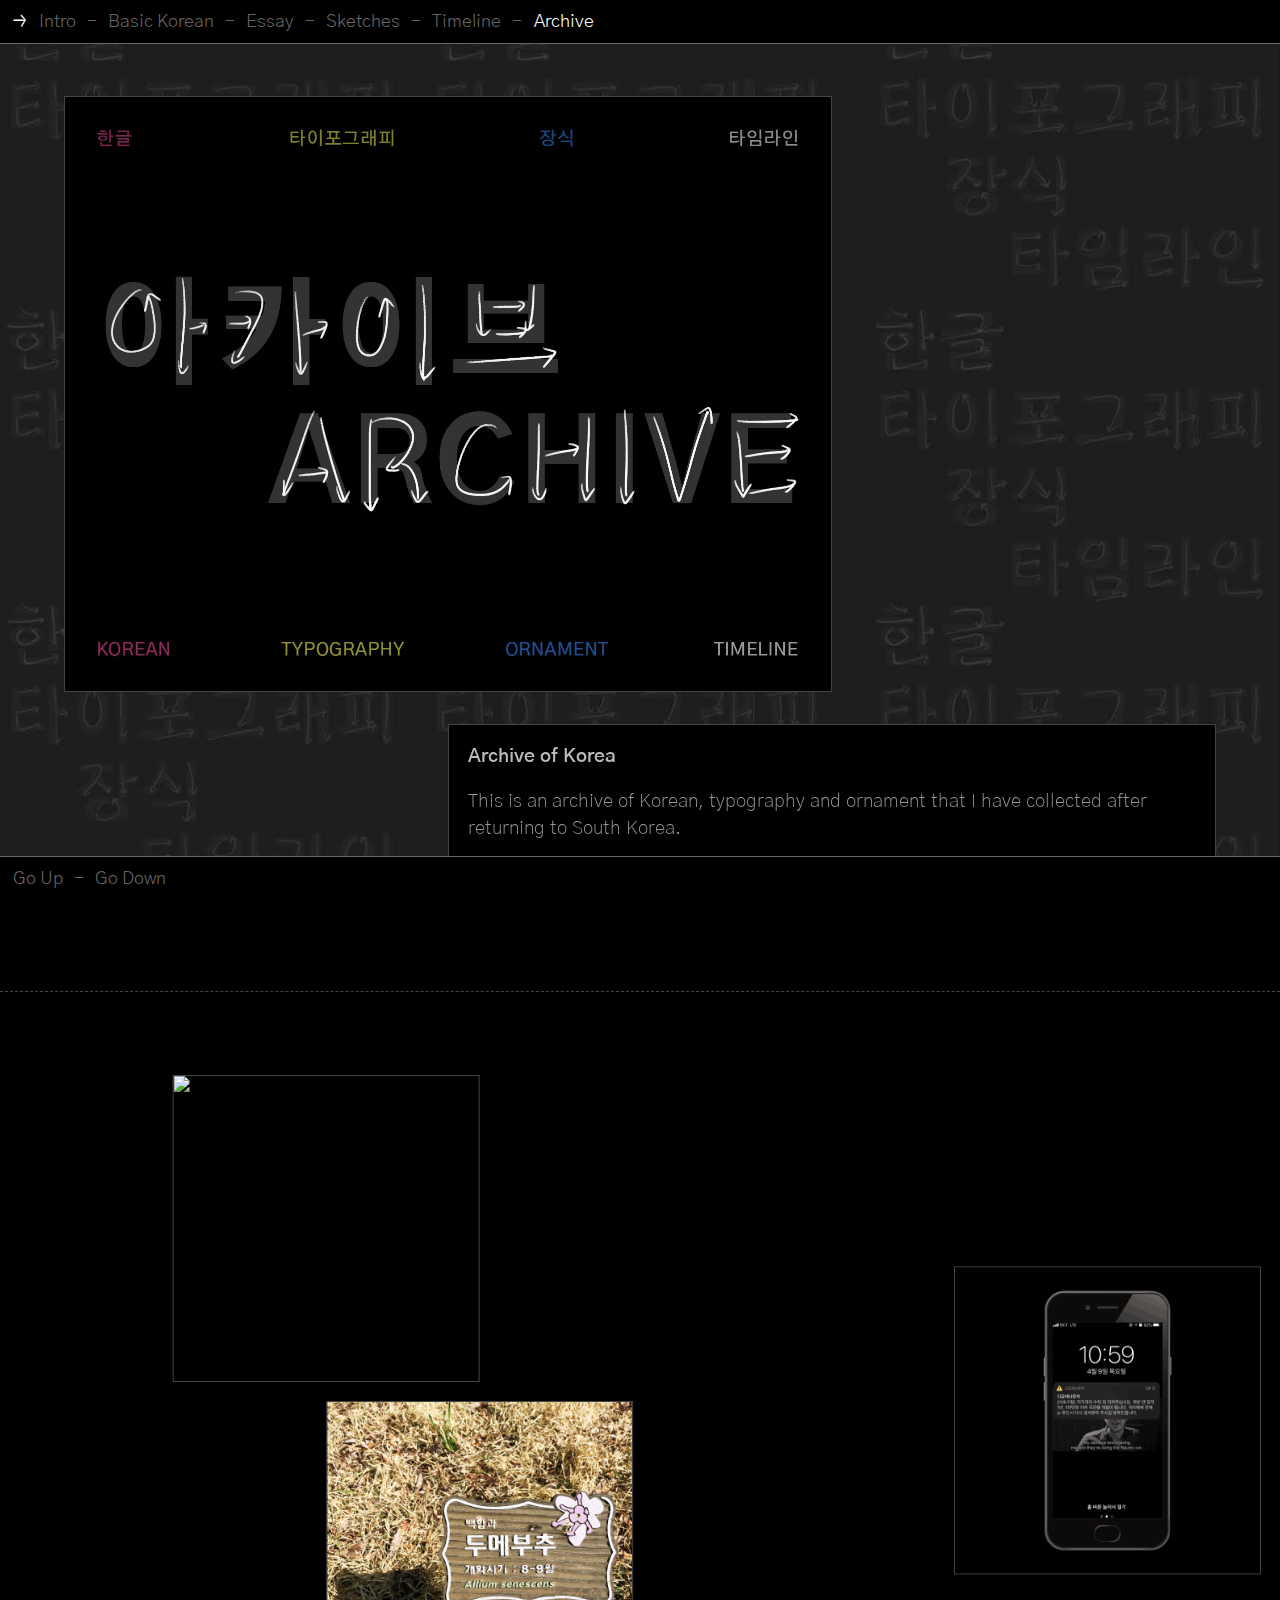
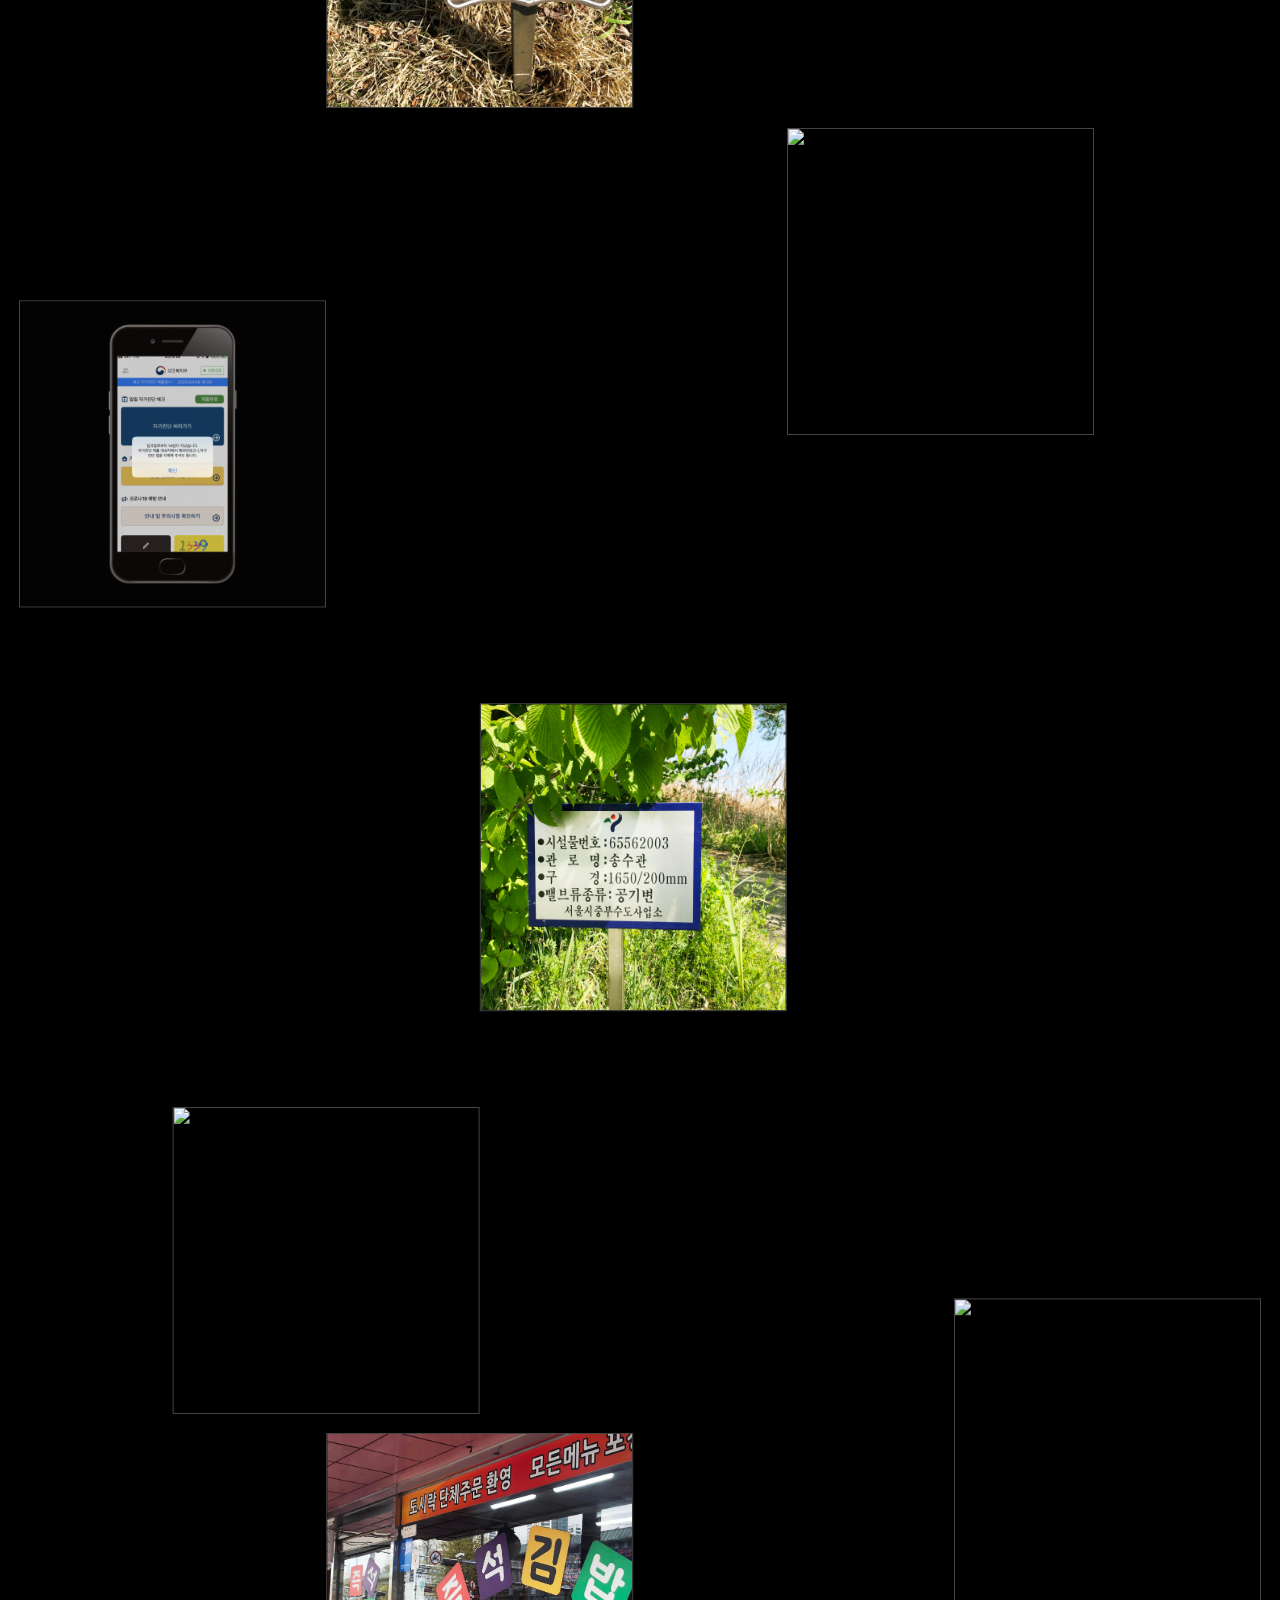
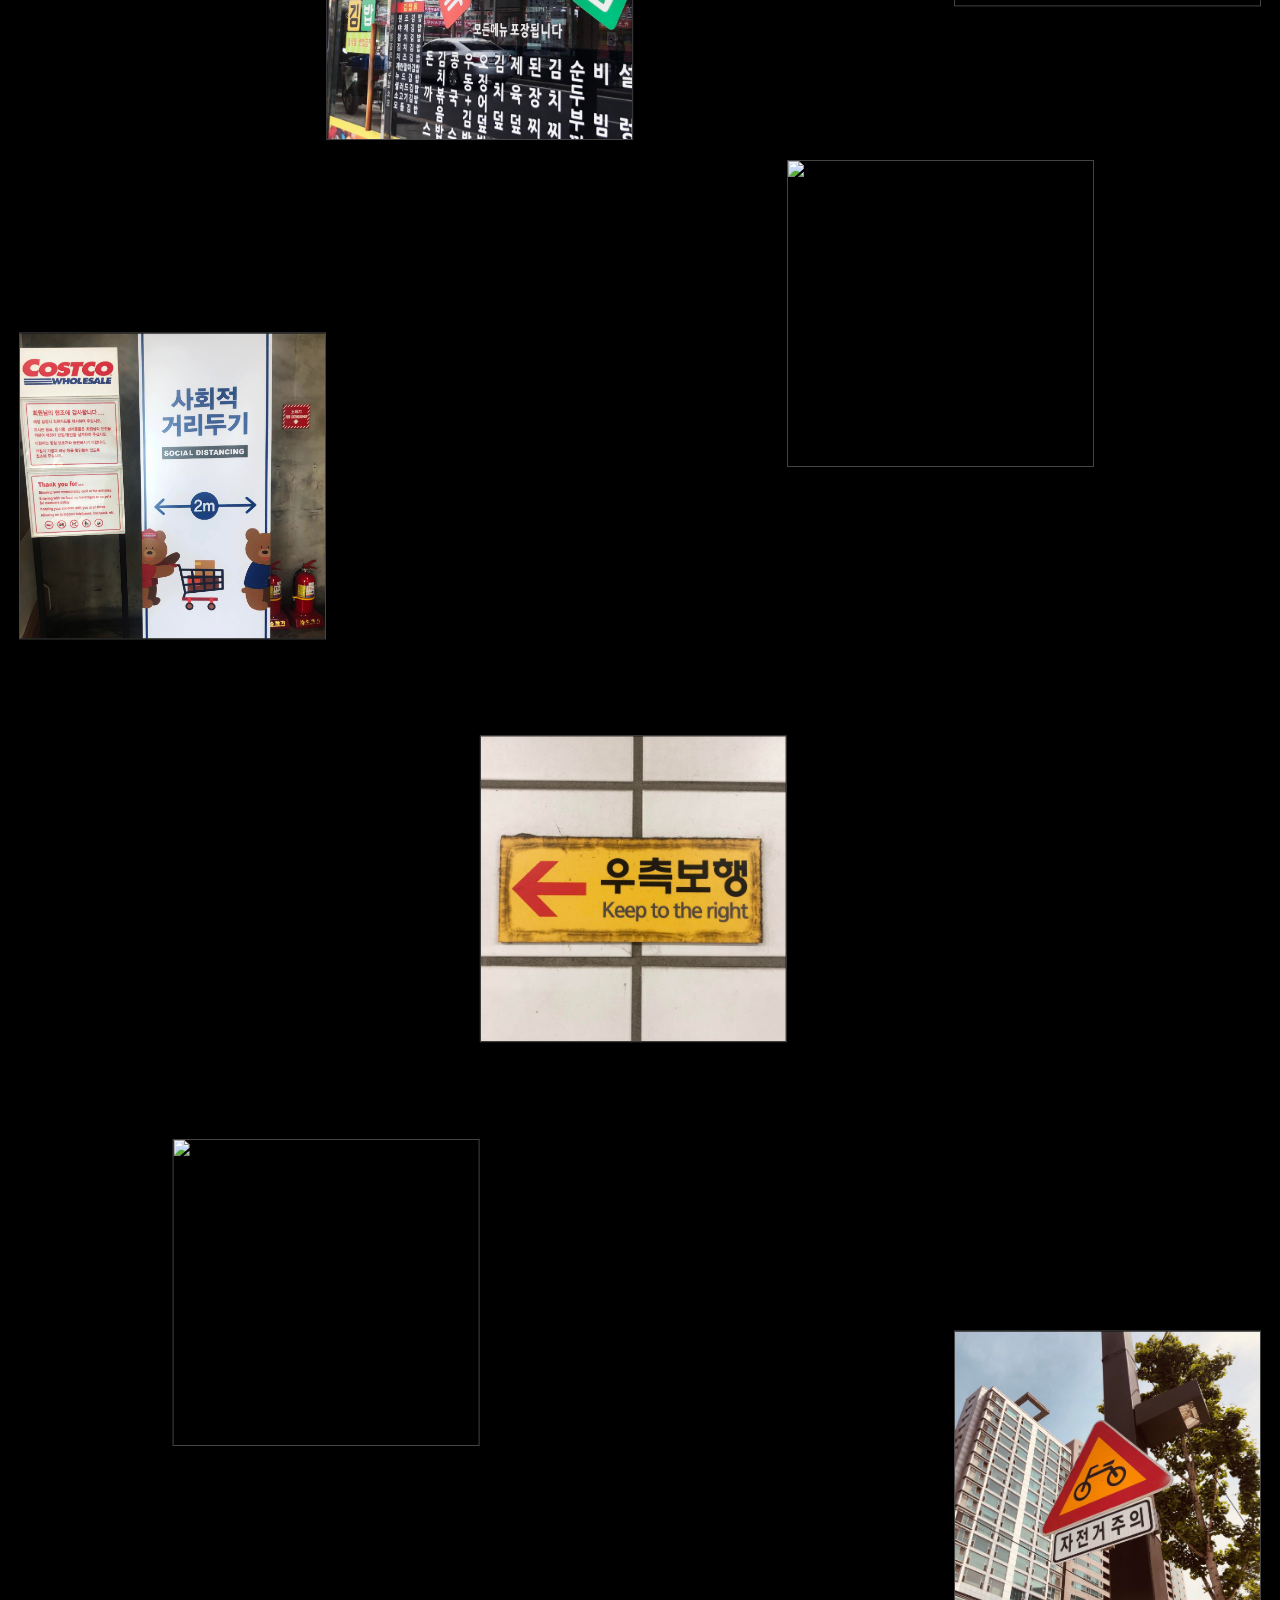
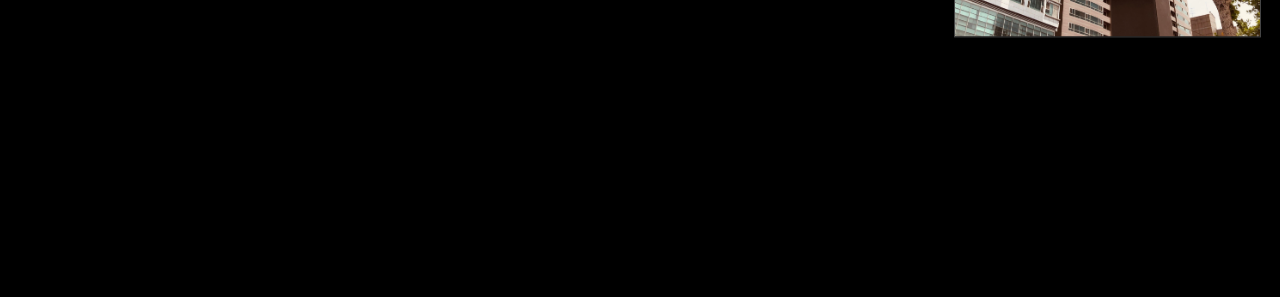
==== commit 311d317e: "update_titles_link_portfolio" ====
--- a/archive.html
+++ b/archive.html
@@ -29,72 +29,90 @@
             <div class="navspace">--</div>
         </div>
 
-        <div style="height:3em;"></div>
-        
+        <div class="nav-bottom">
+            <span class="navtitle"><a href="#up" class="link">Go Up</a></span>
+            <div class="dash">-</div>
+            <span class="navtitle"><a href="#down" class="link">Go Down</a></span>
+        </div>
+    
+        <div class="bg">
+            <img src="title/bg.jpg" class="titleimg">
+        </div>
+                
+        <div style="height:4em;" id="up"></div>
+
         <div class="left">
-            <img src="title/archive_title.jpg" class="slideimg">
+            <img src="title/archive_title.jpg">
          </div>
-       
-        
-        <div class="right">
+
+        <div class="right"  class="titlehold">
             <h4>Archive of Korea</h4><br>
             <p>This is an archive of Korean, typography and ornament that I have collected after returning to South Korea.</p>
         </div>
+        <div style="height:4em"></div>
+       
+        <div class="blackblock">
+                
+            <div style="height:4em"></div>
 
+            <div class="video" id="a">
+                <img src="archive/sign_1.gif">
+            </div>
+    
+            <div class="video" id="b">
+                <img src="archive/ui_1.gif">
+            </div>
+    
+            <div class="video" id="c">
+                <img src="archive/space_1.jpg">
+            </div>
+    
+            <div class="video" id="d">
+                <img src="archive/object_1.gif">
+            </div>
             
-        <div class="video" id="a">
-            <img src="archive/sign_1.gif">
+            <div class="video" id="e">
+                <img src="archive/ui_2.gif">  
+            </div>
+    
+            <div class="video" id="f">
+                <img src="archive/space_2.jpg">
+            </div>
+    
+            <div class="video" id="a">
+                <img src="archive/sign_2.gif">
+            </div>
+    
+            <div class="video" id="b">
+                <img src="archive/object_2.gif">
+            </div>
+    
+            <div class="video" id="c">
+                <img src="archive/space_3.jpg">
+            </div>
+    
+            <div class="video" id="d">
+                <img src="archive/sign_3.gif">
+            </div>
+    
+            <div class="video" id="e">
+                <img src="archive/space_4.jpg">
+            </div>
+    
+            <div class="video" id="f">
+                <img src="archive/space_5.jpg">
+            </div>
+    
+            <div class="video" id="a">
+                <img src="archive/sign_4.gif">
+            </div>
+    
+            <div class="video" id="b">
+                <img src="archive/space_6.jpg">
+            </div>
+    
+            <div style="height:48vh" id="down"></div>
         </div>
-
-        <div class="video" id="b">
-            <img src="archive/ui_1.gif">
-        </div>
-
-        <div class="video" id="c">
-            <img src="archive/space_1.jpg">
-        </div>
-
-        <div class="video" id="d">
-            <img src="archive/object_1.gif">
-        </div>
-        
-        <div class="video" id="e">
-            <img src="archive/ui_2.gif">  
-        </div>
-
-        <div class="video" id="f">
-            <img src="archive/space_2.jpg">
-        </div>
-
-        <div class="video" id="a">
-            <img src="archive/sign_2.gif">
-        </div>
-
-        <div class="video" id="b">
-            <img src="archive/object_2.gif">
-        </div>
-
-        <div class="video" id="c">
-            <img src="archive/space_3.jpg">
-        </div>
-
-        <div class="video" id="d">
-            <img src="archive/sign_3.gif">
-        </div>
-
-        <div class="video" id="e">
-            <img src="archive/space_4.jpg">
-        </div>
-
-        <div class="video" id="f">
-            <img src="archive/space_5.jpg">
-        </div>
-
-        <div class="video" id="a">
-            <img src="archive/sign_4.gif">
-        </div>
-
-
 
     </body>
 </html>--- a/common.css
+++ b/common.css
@@ -57,14 +57,11 @@
     0%{
         color: #f2389a;
     }
-    25%{
+    33.3%{
         color: #f4f431;
     }
-    50%{
+    66.6%{
        color:#2995ed;
-    }
-    75%{
-        color:#64ff00;
     }
     100%{
         color: #f2389a;
@@ -76,7 +73,7 @@
     top:0;
     border-bottom: 1px solid #666;
     display:inline-block;
-    grid-template-columns: auto auto;   
+    grid-template-columns: auto auto;
     overflow-x: scroll;
 }
 
@@ -88,6 +85,7 @@
     margin-right:.4em;
     display: inline-block;
 }
+
 .navspace{
     display: inline-block;
     color:black;
@@ -198,7 +196,7 @@
     display:none;
 }
 
-@media only screen and (min-width: 541px){
+@media only screen and (min-width: 600px){
 
     /* HORIZONTAL STRUCTURE */
     
@@ -229,14 +227,6 @@
         height:100vw;
         top:0;bottom:0;left:0;right:0;
     }   
-    
-    #empty{
-        left:0;
-        width: 100vh;
-        height: 112vh;
-        transform: rotate(90deg) translateY(-100vh);
-        transform-origin: top left;
-    }
 
     .squarebox{
         padding: 14vh 1.2em 14vh 1.2em;
@@ -297,7 +287,7 @@
     /* TIMELINE STRUCTURE */
     
     #timelinetitle{
-        width: 108vh;
+        width: 120vh;
         height:100vh;
         z-index:-1;
         position:fixed;
@@ -305,7 +295,15 @@
     }
     
     #titleimg{
-        margin: 11vh 2vh 11vh 2vh;
+        margin: 4vh 2vh 4vh 2vh;
+    }
+    
+    #empty{
+        left:0;
+        width: 100vh;
+        height: 124vh;
+        transform: rotate(90deg) translateY(-100vh);
+        transform-origin: top left;
     }
     
     .explain{
@@ -333,10 +331,24 @@
         padding: 4.8em 1.2em 1.2em 1.2em;
         background-color:black;
     }
-    
-}
-
-@media only screen and (max-width: 540px) {
+
+    /* ARROW */
+    .arrow{
+        width: 72%;
+        margin: .6em auto auto 0;
+        box-sizing:border-box;
+    }
+    #vertical{
+        display:none;
+    }
+
+    #horizontal{
+        bottom: 1.2em;
+    }
+    
+}
+
+@media only screen and (max-width: 600px) {
 
     /* HORIZONTAL STRUCTURE */
     
@@ -366,12 +378,6 @@
         top:0;bottom:0;left:0;right:0;
     }  
     
-    #empty{
-        left:0;
-        width: 100vw;
-        height: 96vw;
-    }
-
     .squarebox{
         box-sizing:border-box;
         padding: 0em;
@@ -444,9 +450,15 @@
     }
     
     #titleimg{
-        margin: 10vh 0 10vh 0 ;
-    }
-    
+        margin: 6vh 0 6vh 0 ;
+    }
+
+    #empty{
+        left:0;
+        width: 100vw;
+        height: 96vw;
+    }
+
     .explain{
         width: 100vw; 
         height: 200vw;
@@ -477,5 +489,14 @@
         background-color:black;
     }
     
-
+    /* ARROW */
+    .arrow{
+        width: 72%;
+        height: 72%;
+        margin:.6em auto auto auto;
+        box-sizing:border-box;
+    }
+    #horizontal{
+        display:none;
+    }
 }   --- a/archive.css
+++ b/archive.css
@@ -1,27 +1,33 @@
-.video, .videotitle{
+
+.video{
     margin: 1.2em;
     width: 24vw;
     box-sizing:border-box;
-    border: 1px dashed #444;
-}
-
-.video{
+    background-color:black;
     height: 24vw;
     overflow:hidden;
 }
 
-.videotitle{
-    min-height:24vw;
-    padding: 2em;
-    overflow-y:scroll;
+.bg{
+    width: 100vw;
+    height: 100vh;
+    position:fixed;
+    z-index:-1;
 }
 
-#a{transform: translateX(12vw);}
-#b{transform:translateY(-12vw);float:right;}
-#c{transform: translateX(24vw);}
-#d{transform: translateX(60vw);}
-#e{transform:translateY(-12vw);}
-#f{transform: translateX(36vw)translateY(-6vw);}
+.titleimg{
+    height:100%;
+    object-fit:cover;
+}
+
+.blackblock{
+    background-color: black;
+    width: 100vw;
+    border-top: 1px dashed #444;
+    z-index: 2;
+    margin-top: 2em;
+    box-sizing:border-box;
+}
 
 .left{
     margin: 2em auto 2em 5vw;
@@ -34,12 +40,72 @@
 .left,.right{
     width: 60vw;
     height:auto;
-    border: 1px dashed #444;
     box-sizing:border-box;
     padding: 1.2em;
 }
 
-@media only screen and (max-width: 660px) {
+.left, .right, .video{
+    background-color:black;
+    border: 1px solid #444;
+}
+
+/* INDEX SPECIFIC */
+
+.button{
+    width: 60vw;
+    min-height:30vw;
+    float:right;
+    box-sizing:border-box;
+    margin: 2em 5vw 2em auto;
+    padding: 1.2em;
+    border: 1px solid #ddd;
+    color:white;
+    text-align:center;
+    padding: .4em 1.2em .4em 1.2em;
+    box-sizing:border-box;
+    background:black;
+    font-family: 'Gothic A1', sans-serif;
+    font-size: 1.2em;
+}
+
+.button:hover{
+    animation: change 2s infinite;
+}
+
+/* ARCHIVE SPECIFIC */
+
+#a{transform: translateX(12vw);}
+#b{transform:translateY(-12vw);float:right;}
+#c{transform: translateX(24vw);}
+#d{transform: translateX(60vw);}
+#e{transform:translateY(-12vw);}
+#f{transform: translateX(36vw)translateY(-6vw);}
+
+/* ANIMAITON */
+@keyframes change{
+    0%{
+        color: #f2389a;
+        border: 1px solid #f2389a;
+    }
+    25%{
+        color: #f4f431;
+        border: 1px solid #f4f431;
+    }
+    50%{
+       color:#2995ed;
+       border: 1px solid #2995ed;
+    }
+    75%{
+        color:#64ff00;
+        border:  1px solid #64ff00;
+    }
+    100%{
+        color: #f2389a;
+        border: 1px solid  #f2389a;
+    }
+}
+
+@media only screen and (max-width: 600px) {
 
     .left, .right{
         width: 84vw;
@@ -47,13 +113,25 @@
         padding: 1.2em;
     }
 
-    .video, .videotitle{
+    .video{
         width: 84vw;
         height: 84vw;
         margin: 8vw;
     }
 
+    .titleimg{
+        width: 100%;
+        margin:auto;
+    }
+
     #a, #b, #c, #d, #e, #f{
         transform: translateX(0vw) translateY(0vw);
     }
+
+    .button{
+        width: 84vw;
+        min-height:30vw;
+        margin: 8vw;
+        float:center;
+    }
 }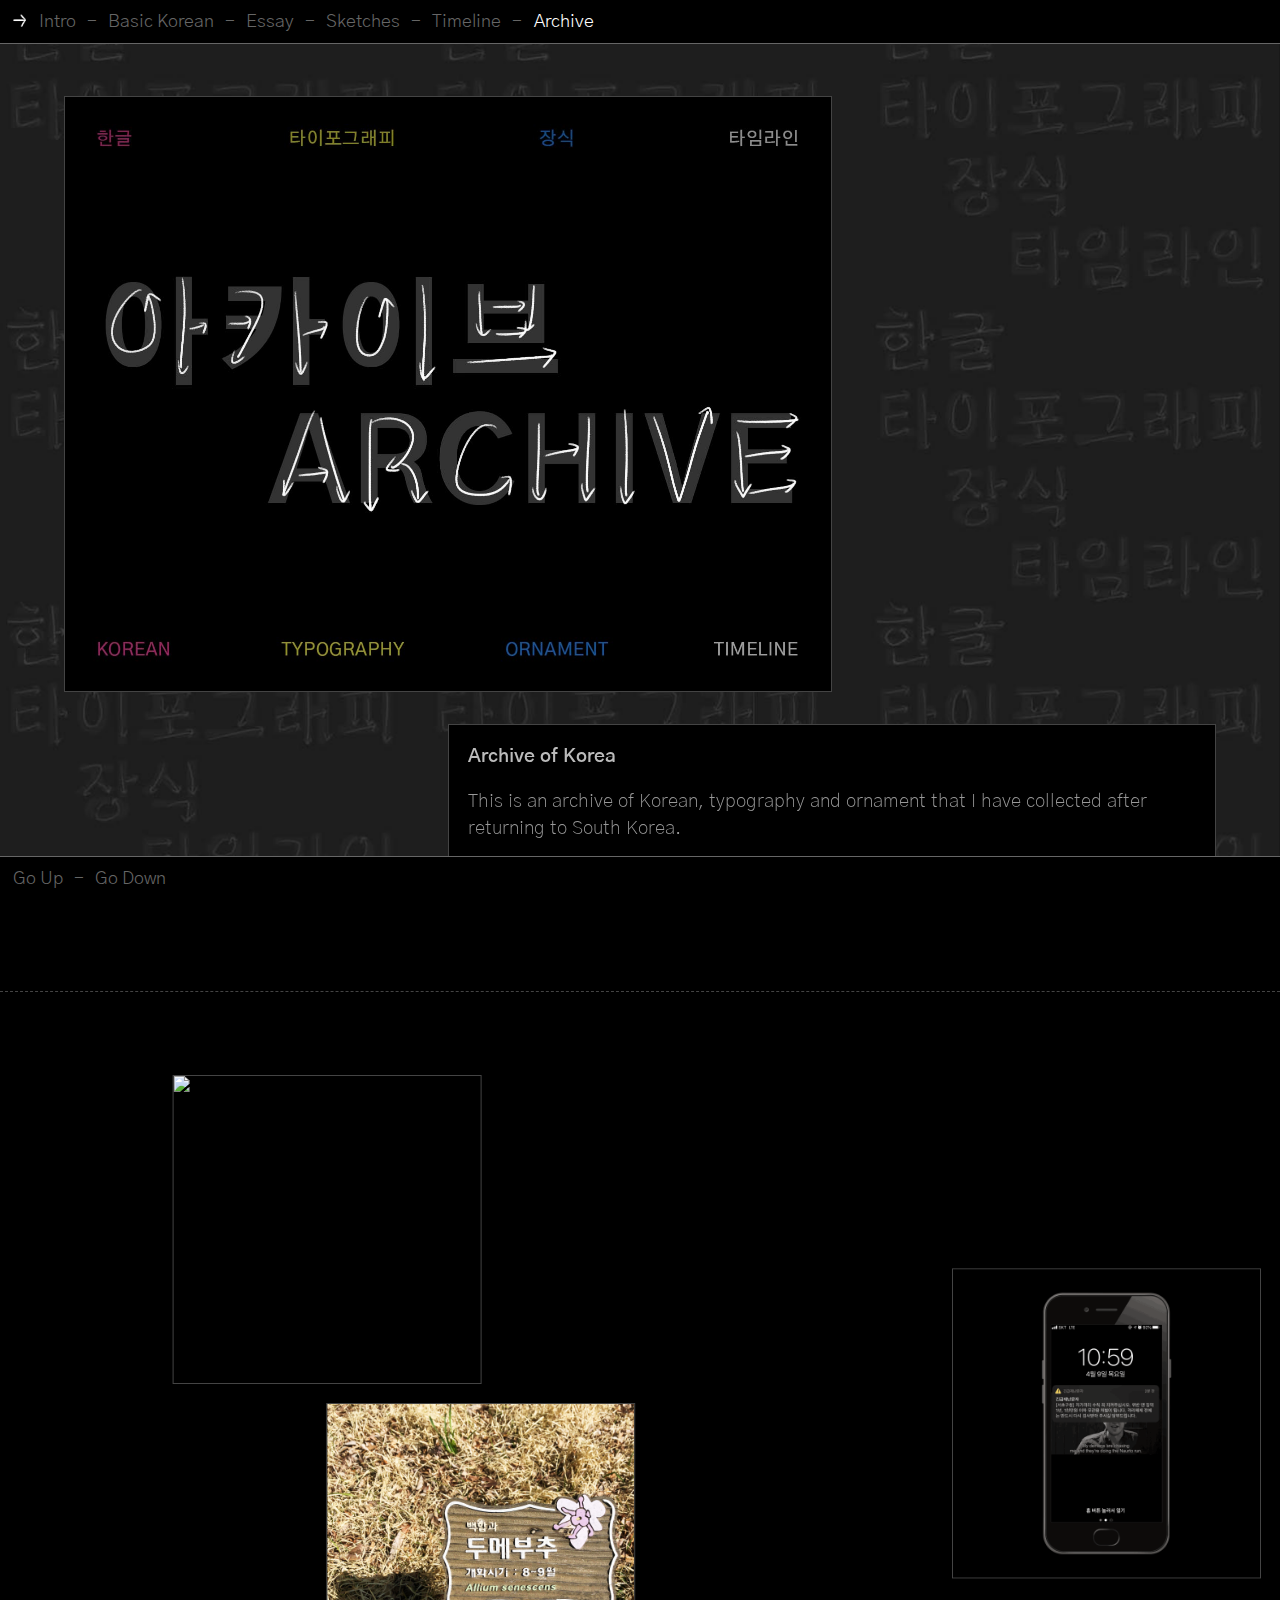
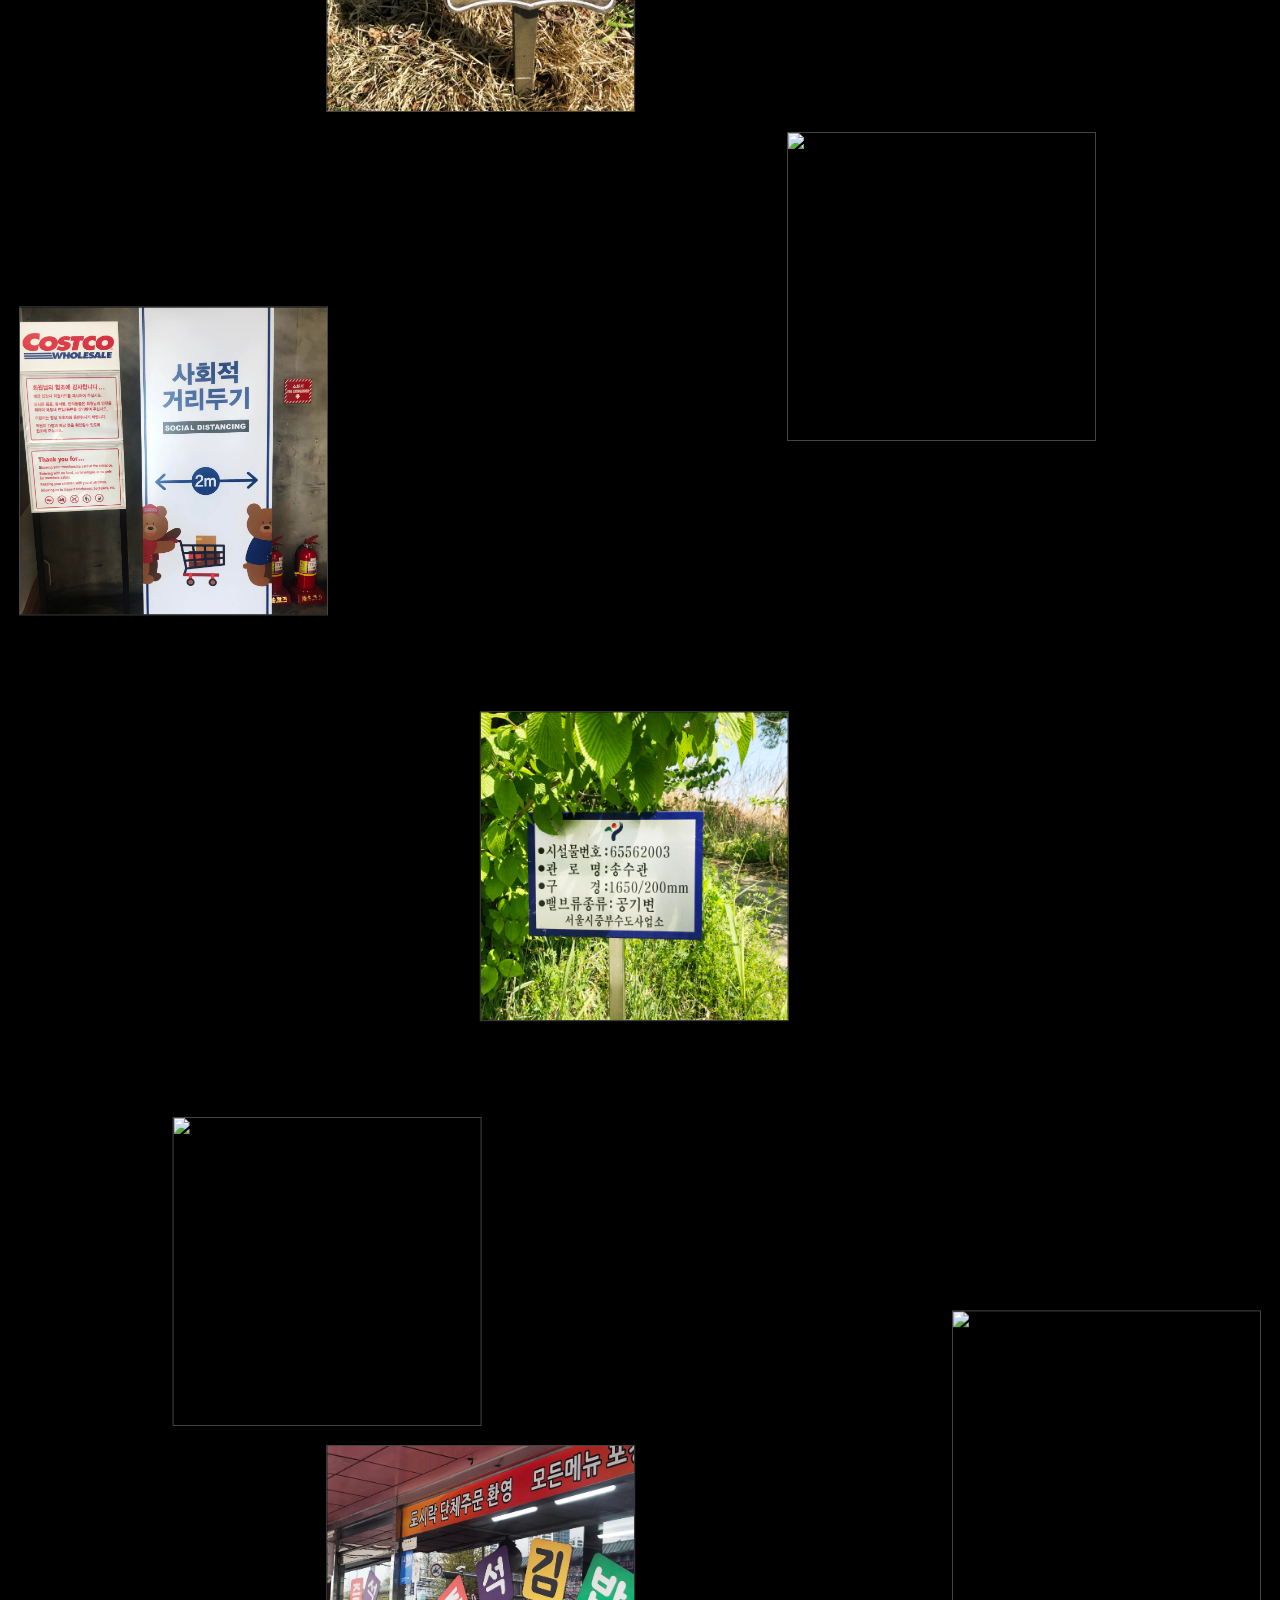
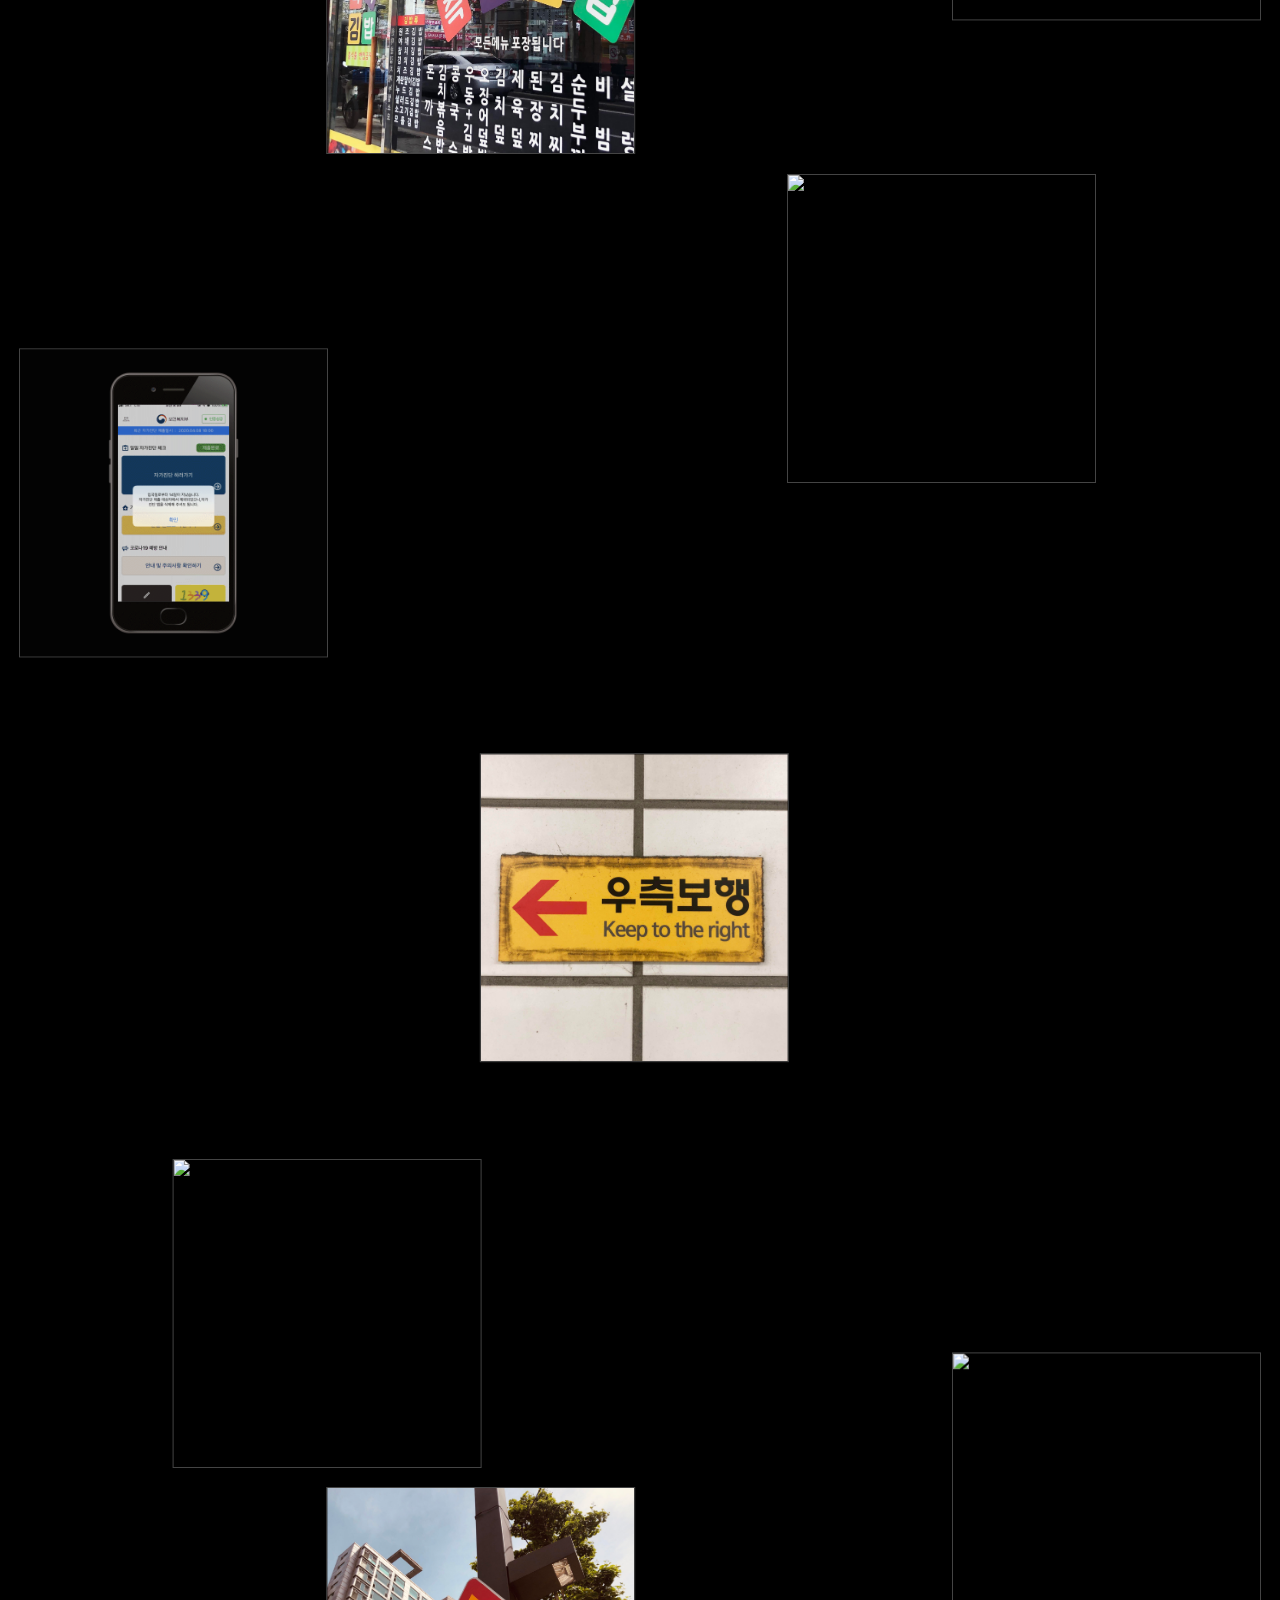
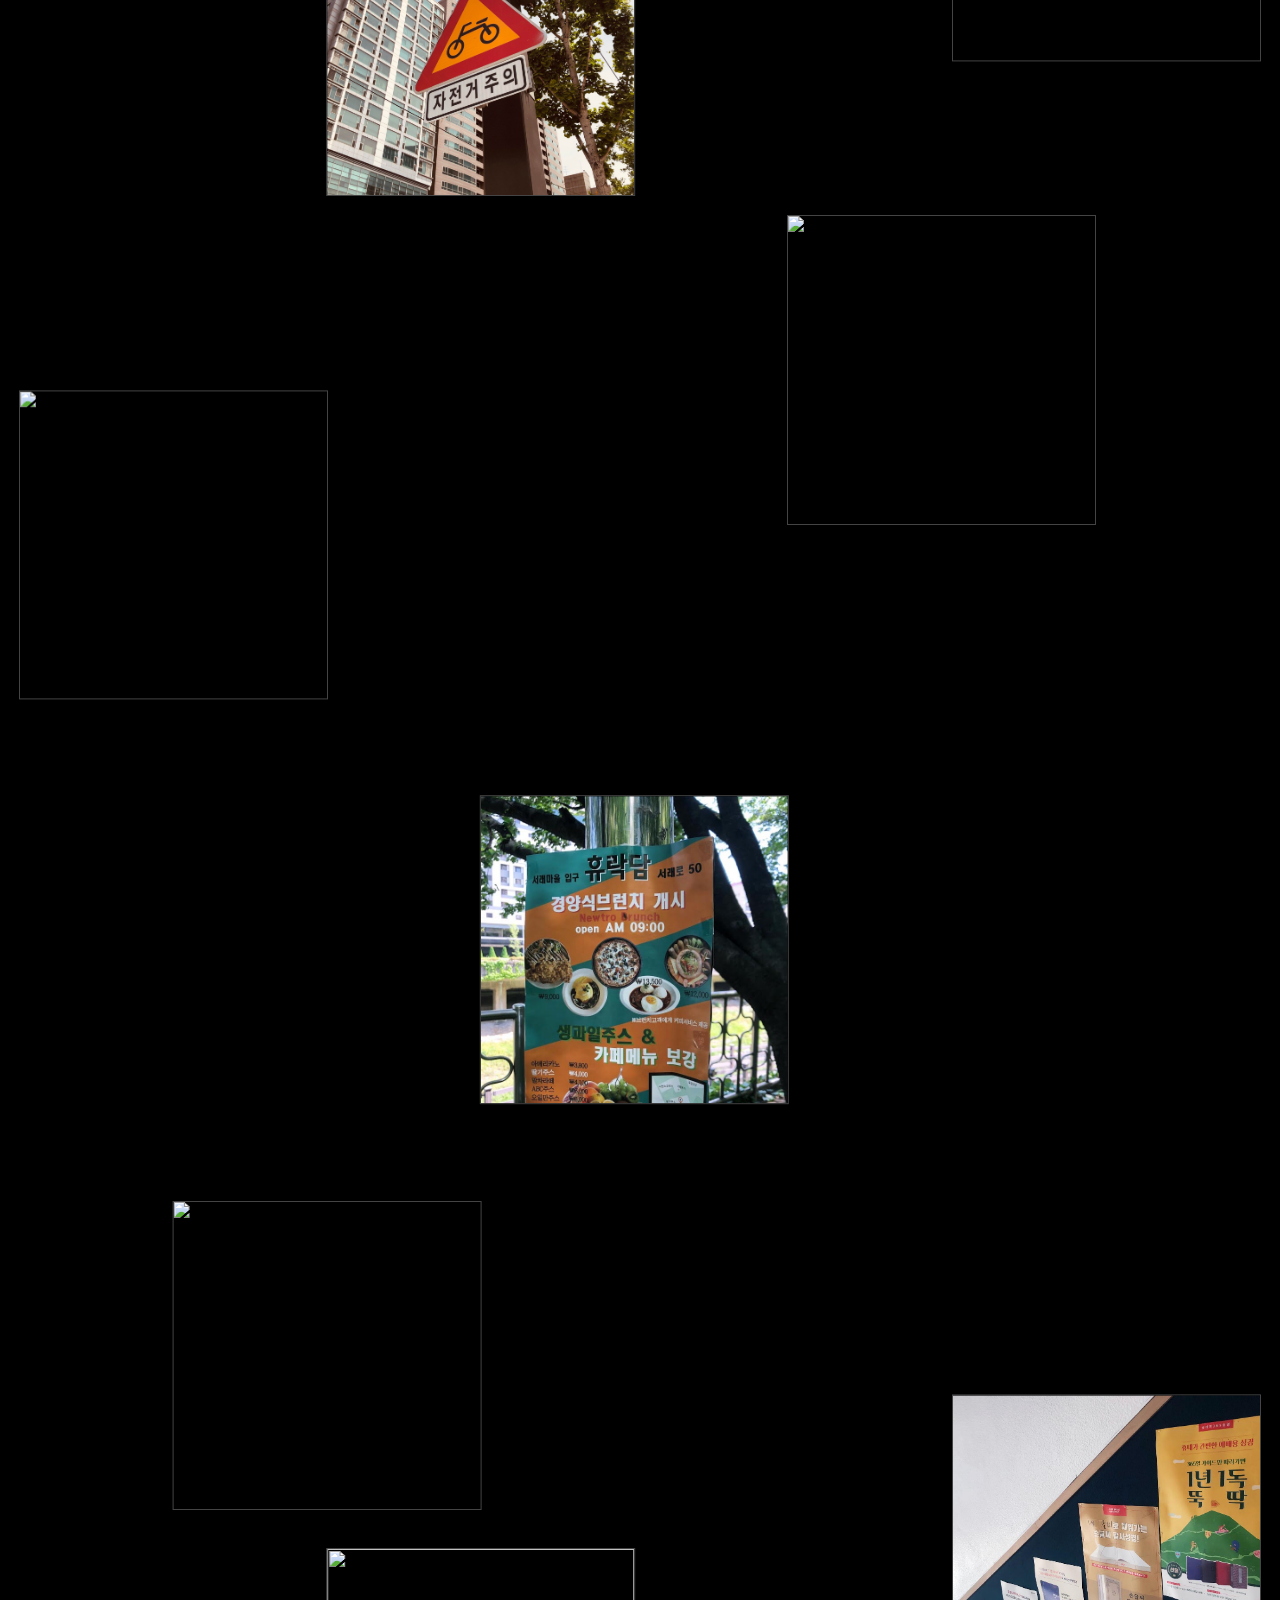
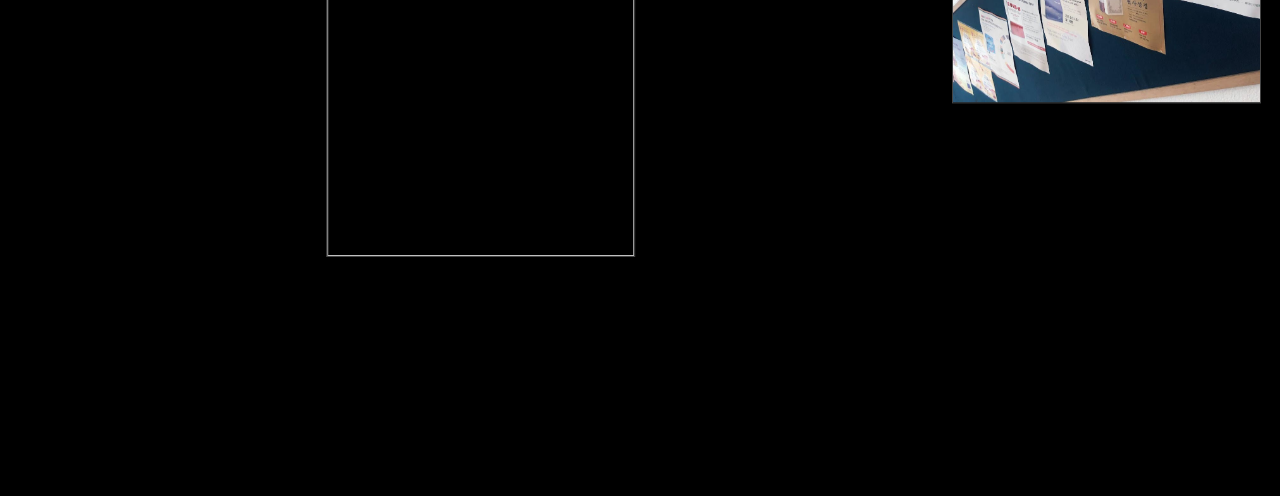
==== commit fe94bea8: "archive" ====
--- a/archive.html
+++ b/archive.html
@@ -72,7 +72,7 @@
             </div>
             
             <div class="video" id="e">
-                <img src="archive/ui_2.gif">  
+                <img src="archive/space_4.jpg">
             </div>
     
             <div class="video" id="f">
@@ -96,7 +96,7 @@
             </div>
     
             <div class="video" id="e">
-                <img src="archive/space_4.jpg">
+                <img src="archive/ui_2.gif">  
             </div>
     
             <div class="video" id="f">
@@ -108,10 +108,36 @@
             </div>
     
             <div class="video" id="b">
+                <img src="archive/object_3.gif">
+            </div>
+
+            <div class="video" id="c">
                 <img src="archive/space_6.jpg">
             </div>
+
+            <div class="video" id="d">
+                <img src="archive/sign_5.gif">
+            </div>
+
+            <div class="video" id="e">
+                <img src="archive/object_4.gif">
+            </div>
+
+            <div class="video" id="f">
+                <img src="archive/space_7.jpg">
+            </div>
+
+            <div class="video" id="a">
+                <img src="archive/sign_6.gif">
+            </div>
+
+            <div class="video" id="b">
+                <img src="archive/space_8.jpg">
+            </div>
+
+            <img src="archive/object_5.gif" class="video" id="c">
     
-            <div style="height:48vh" id="down"></div>
+            <div style="height:24vh" id="down"></div>
         </div>
 
     </body>
--- a/archive.css
+++ b/archive.css
@@ -1,13 +1,3 @@
-
-.video{
-    margin: 1.2em;
-    width: 24vw;
-    box-sizing:border-box;
-    background-color:black;
-    height: 24vw;
-    overflow:hidden;
-}
-
 .bg{
     width: 100vw;
     height: 100vh;
@@ -27,6 +17,13 @@
     z-index: 2;
     margin-top: 2em;
     box-sizing:border-box;
+}
+
+.video{
+    margin: 1.2em;
+    width: 24vw;
+    height: 24vw;
+    overflow:hidden;
 }
 
 .left{
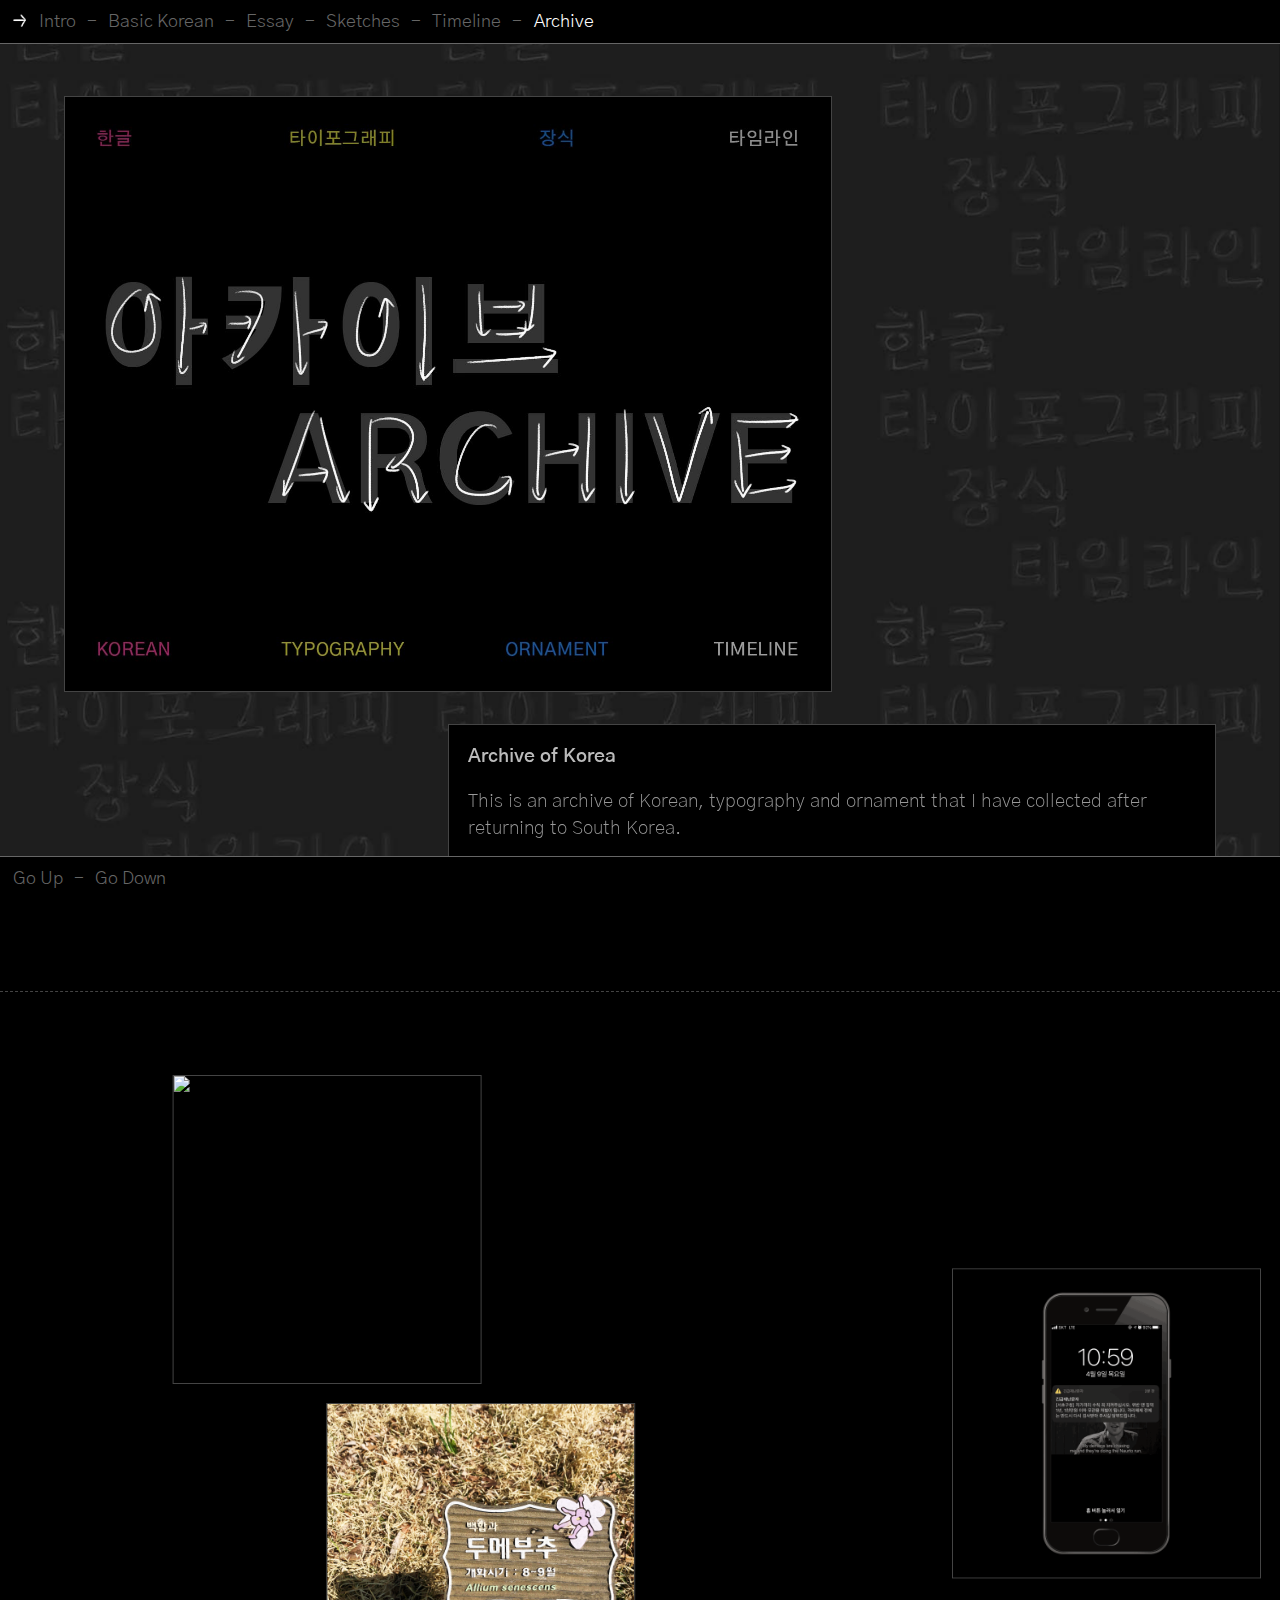
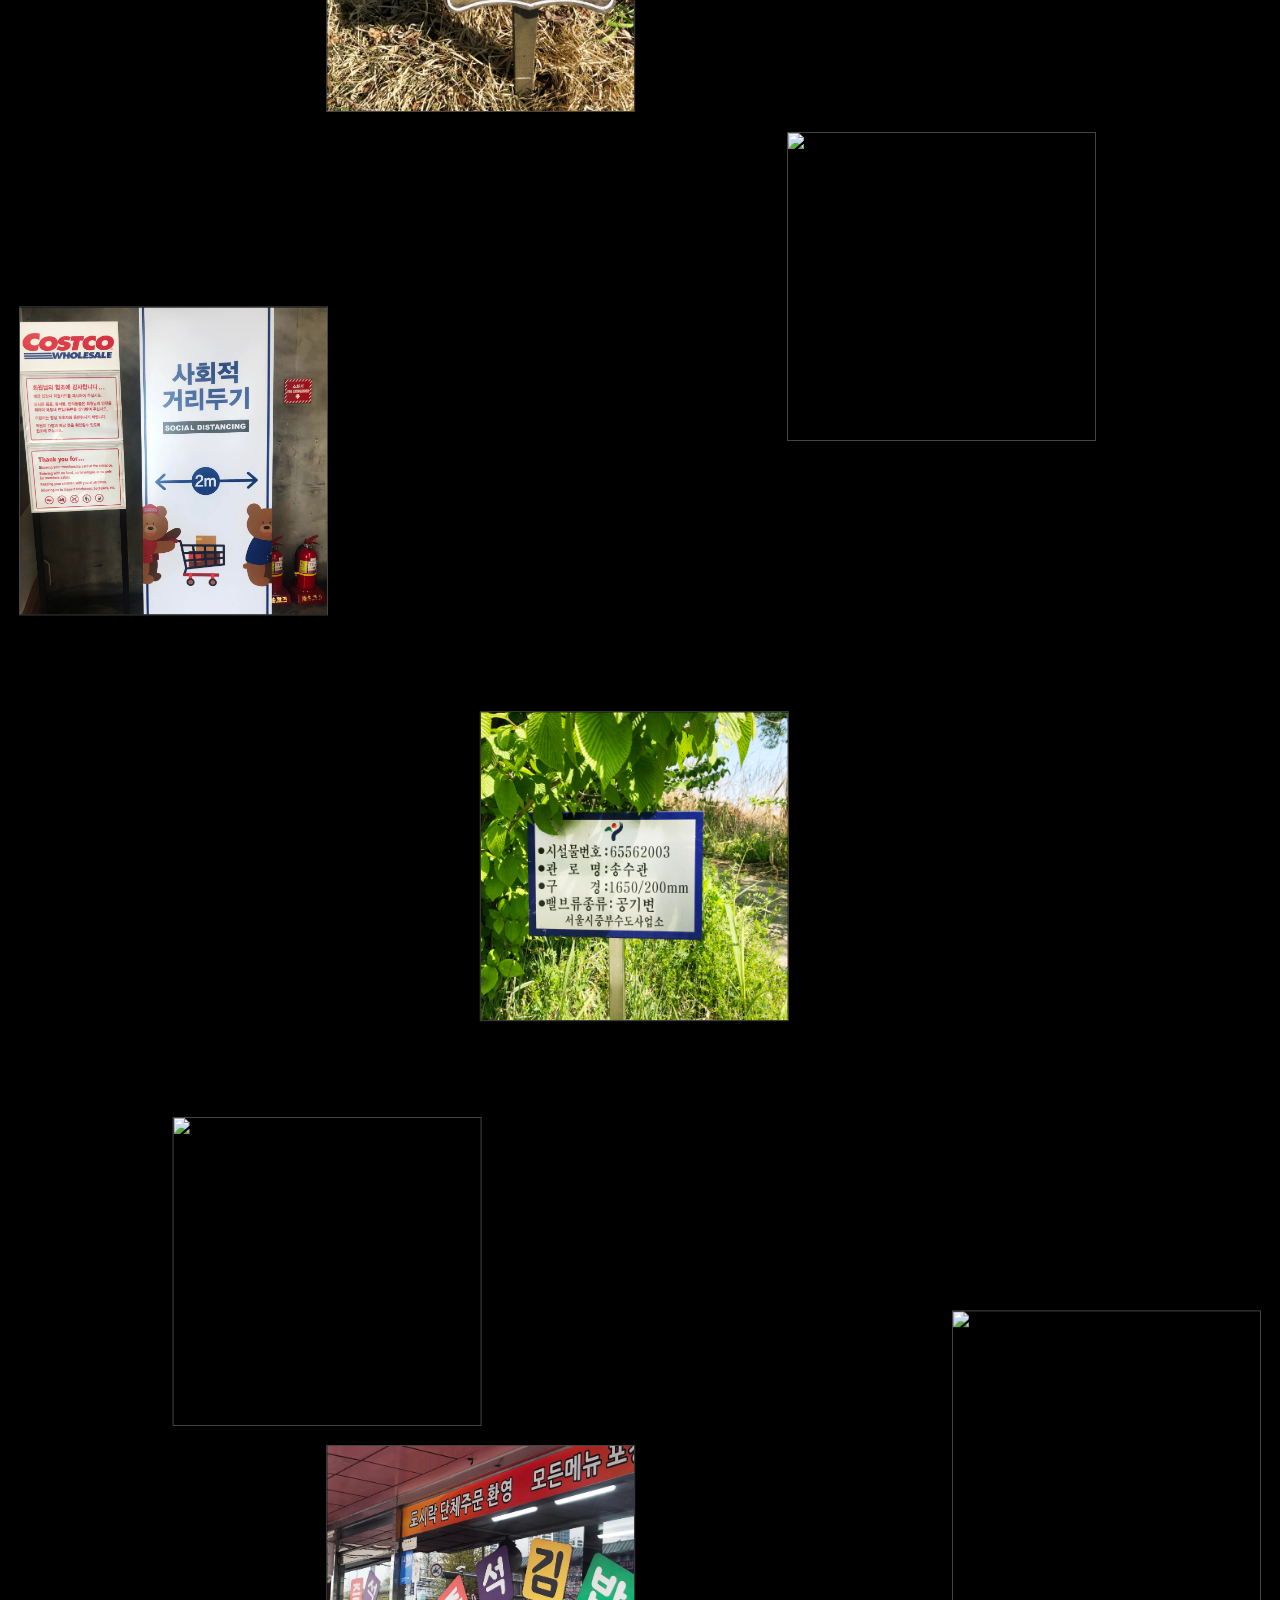
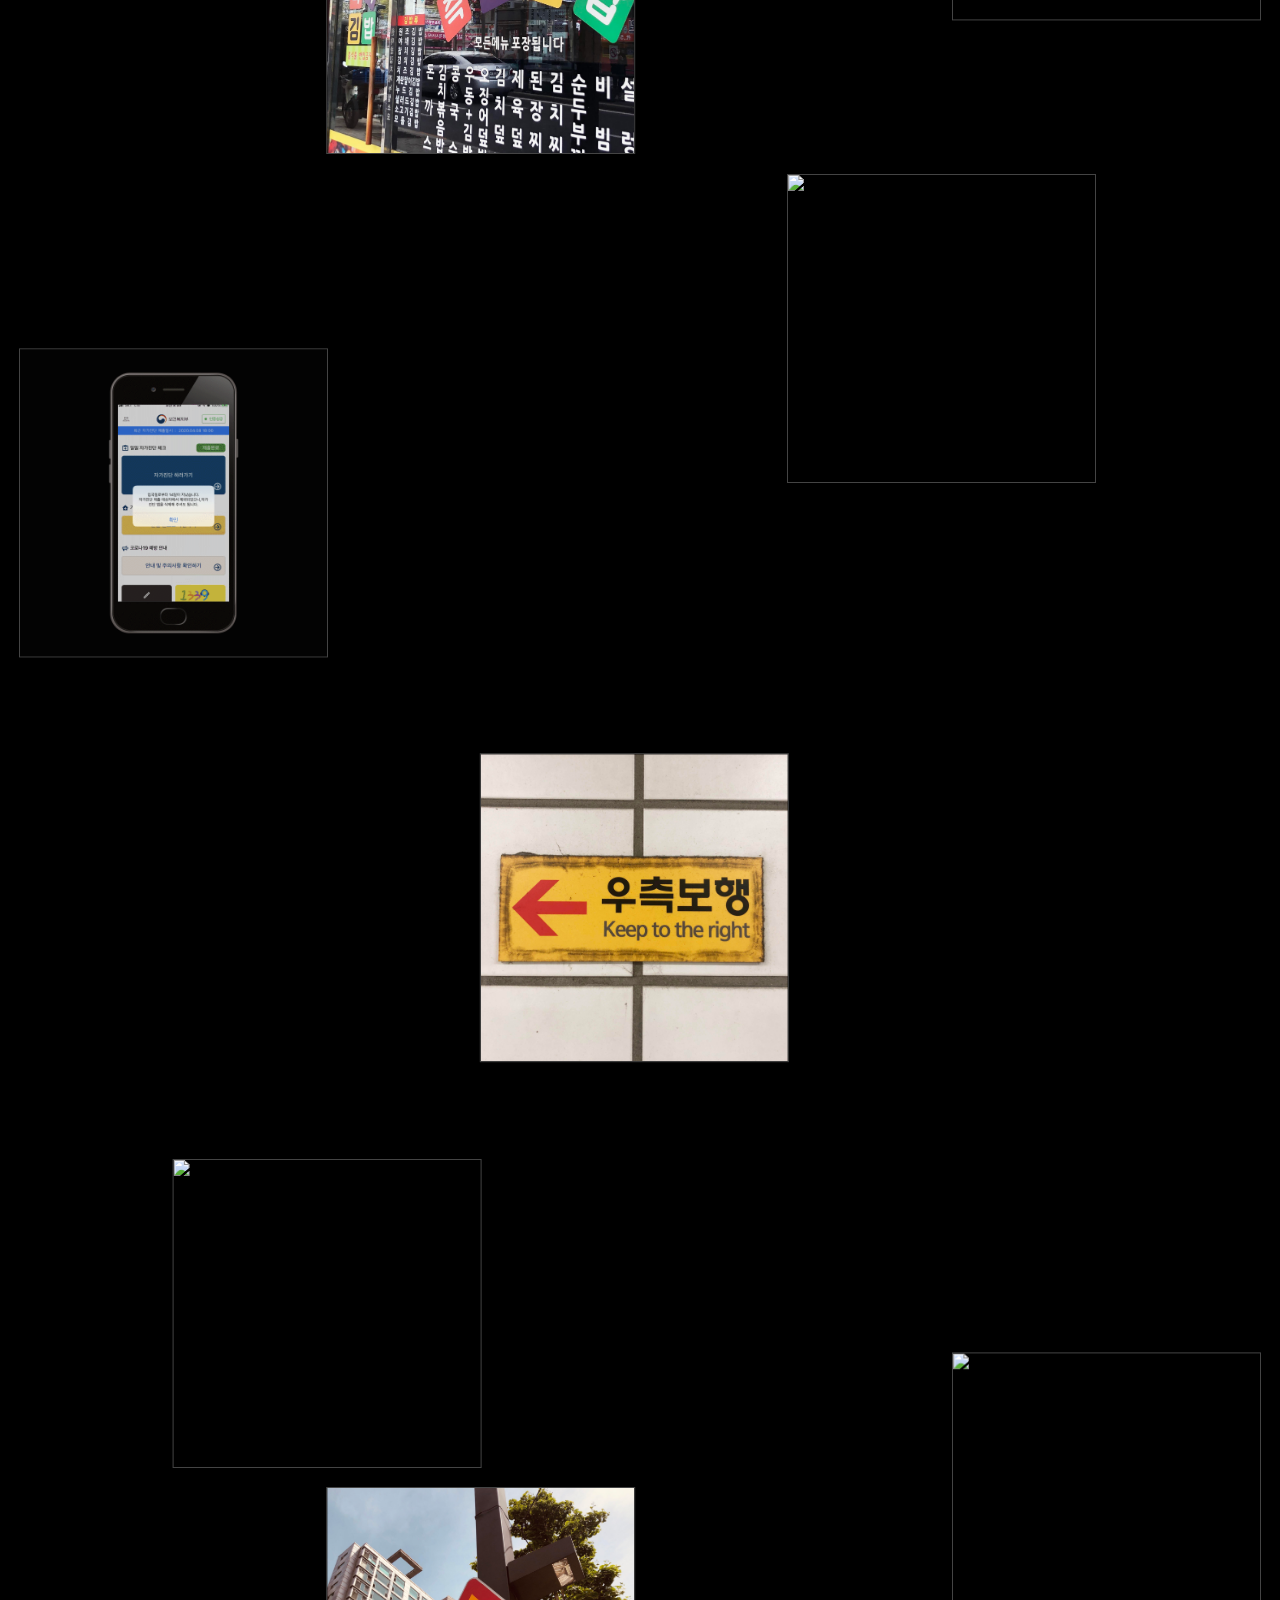
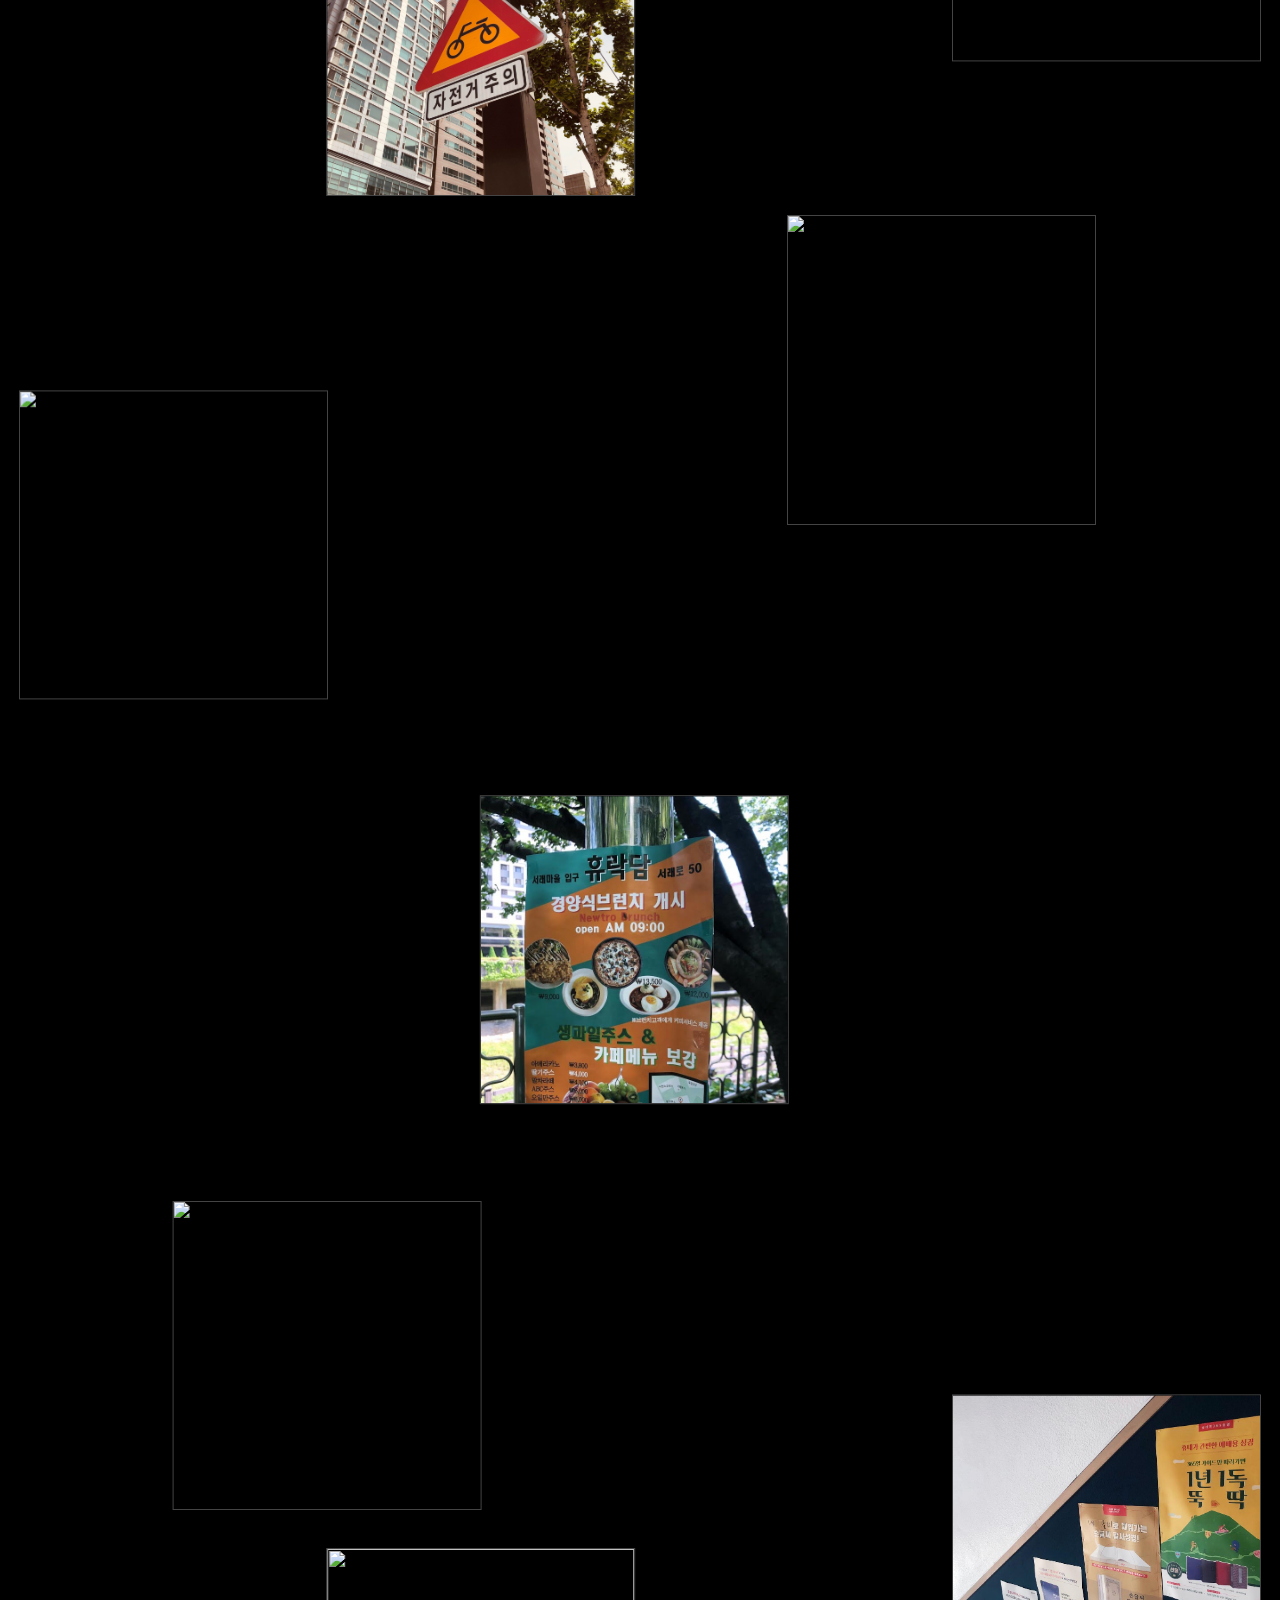
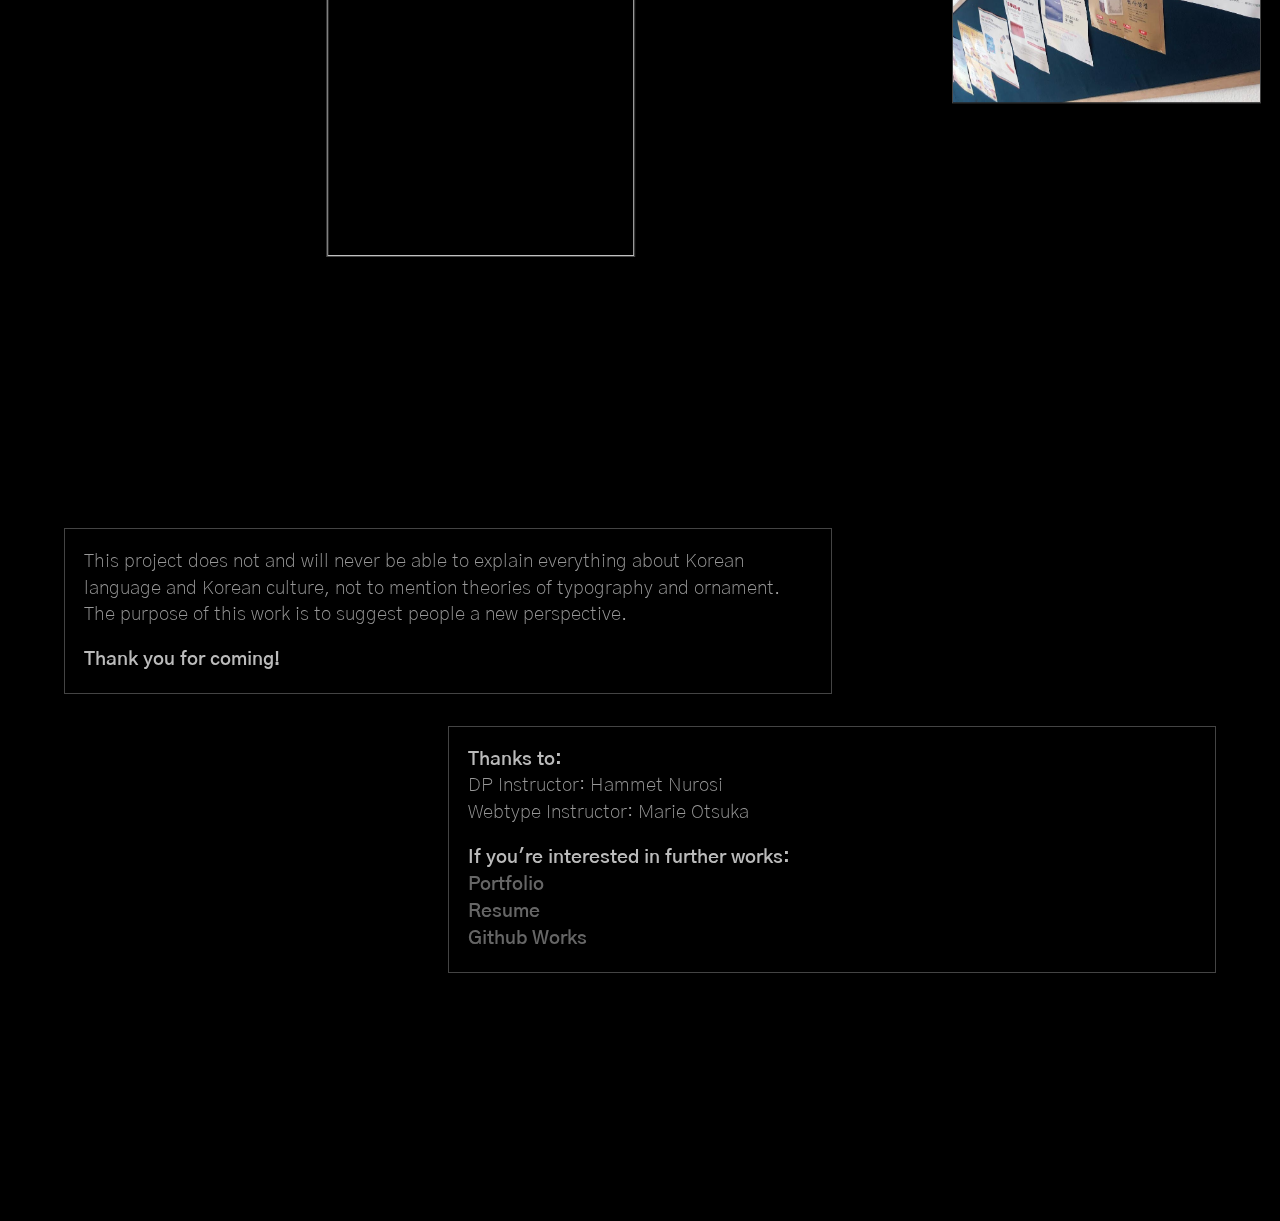
==== commit d093e768: "link update" ====
--- a/archive.html
+++ b/archive.html
@@ -137,8 +137,33 @@
 
             <img src="archive/object_5.gif" class="video" id="c">
     
-            <div style="height:24vh" id="down"></div>
+            <div style="height:24vh"></div>
         </div>
+
+        <div class="left">
+            <p>This project does not and will never be able to explain everything about Korean language and Korean culture, not to mention theories of typography and ornament. The purpose of this work is to suggest people a new perspective.</p><br>
+            <h4>Thank you for coming!</h4>
+        </div>
+
+        <div class="right">
+            <h4>Thanks to:</h4>
+            <p>DP Instructor: Hammet Nurosi</p>
+            <p>Webtype Instructor: Marie Otsuka</p>
+            <br>
+
+            <h4>If you're interested in further works:</h4>
+            <h4>    
+                <a href="https://jjeon.design/" class="link" target="_blank">Portfolio</a>
+            </h4>
+            <h4>
+                <a href="https://drive.google.com/file/d/1464BItBrI44erCrf-8g-EZhGqvbO2rHA/view?usp=sharing" class="link" target="_blank">Resume</a>
+            </h4>
+            <h4>
+                <a href="https://jjeon02.github.io"class="link" target="_blank">Github Works</a>
+            </h4>
+        </div>
+
+        <div style="height:24vh" id="down"></div>
 
     </body>
 </html>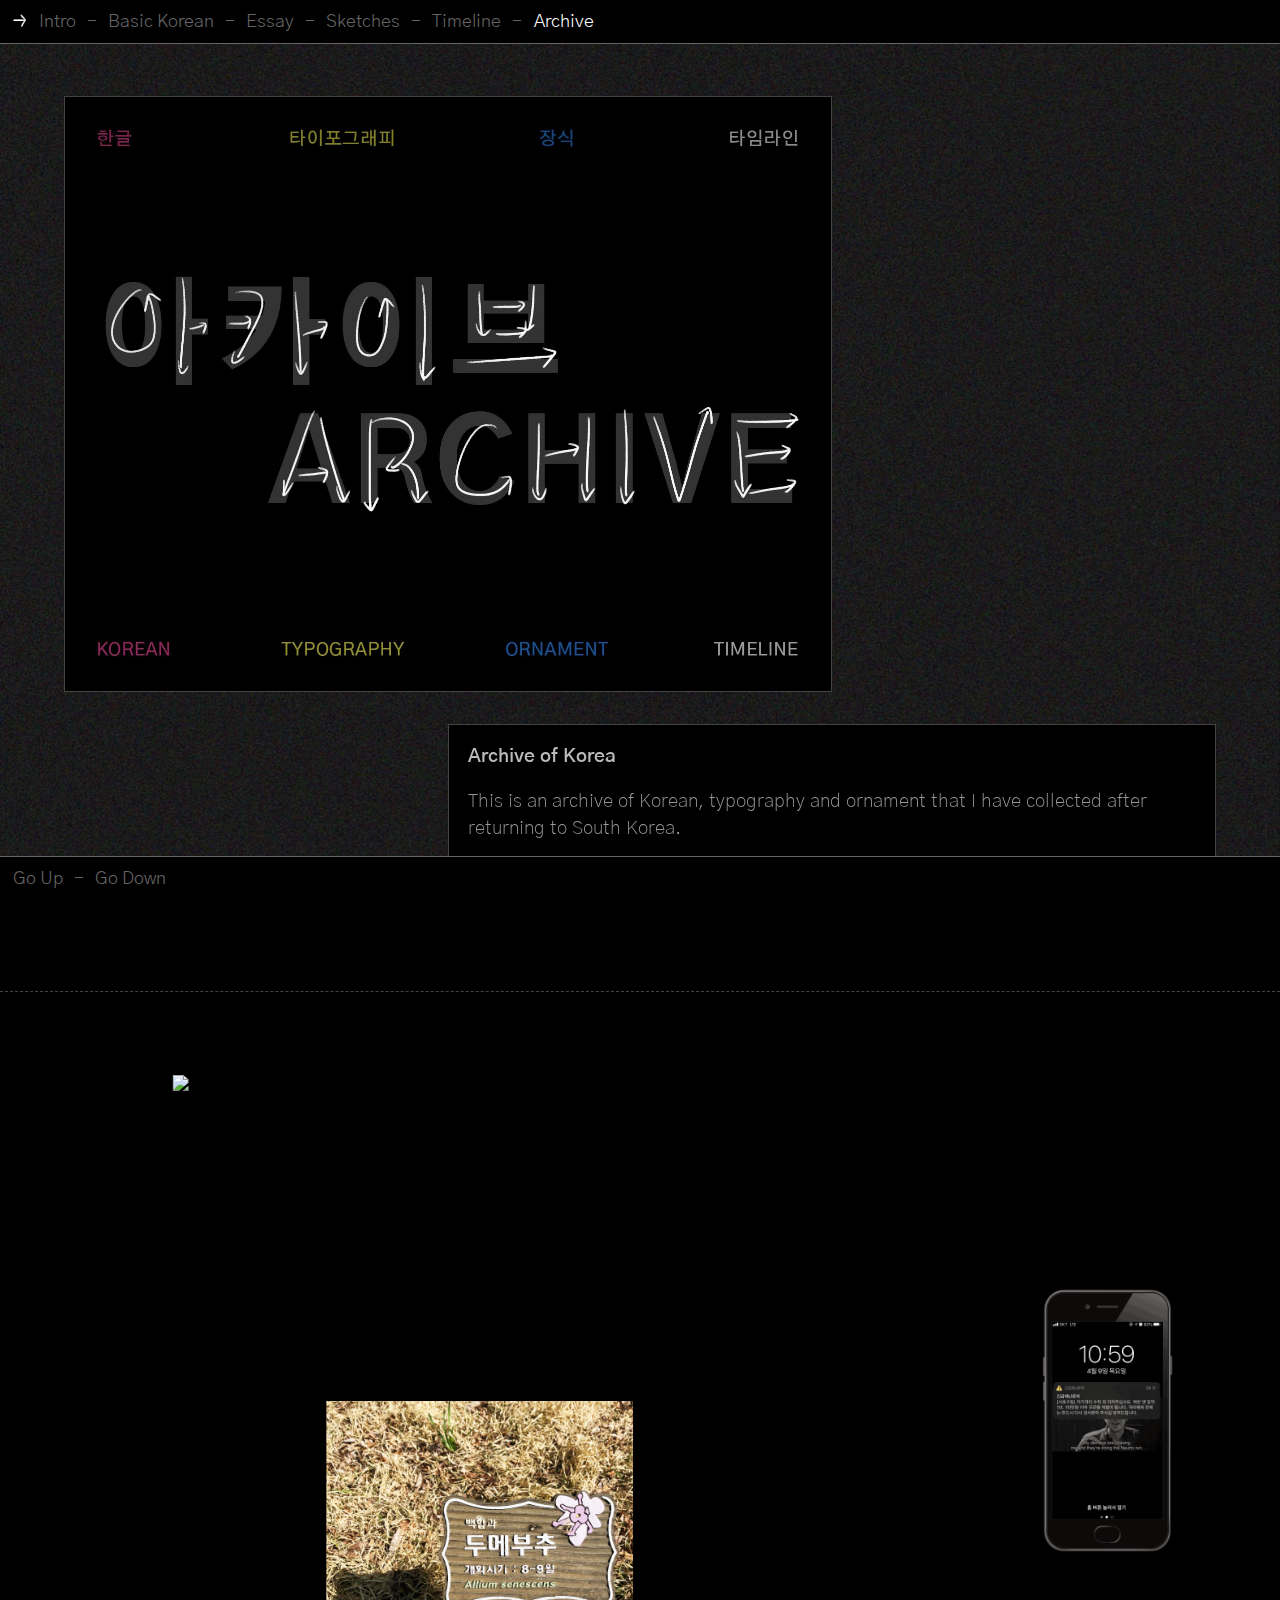
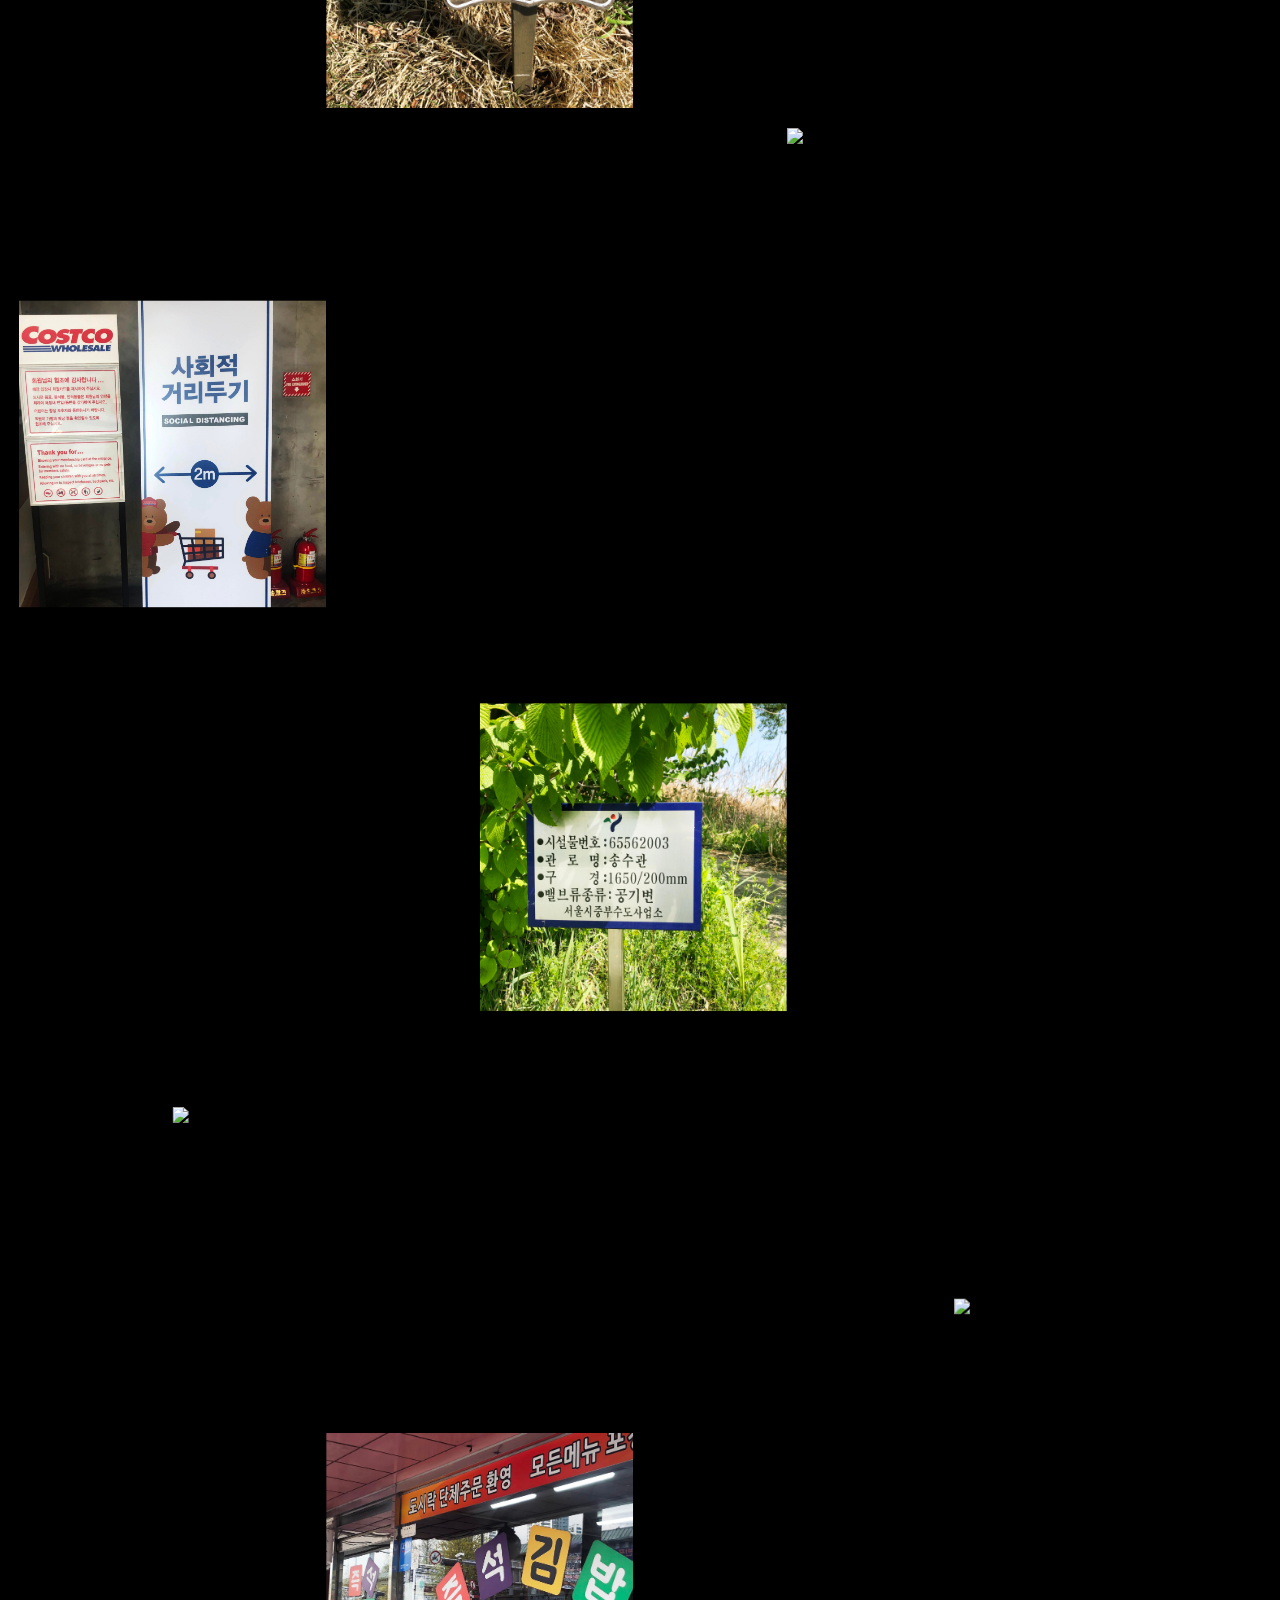
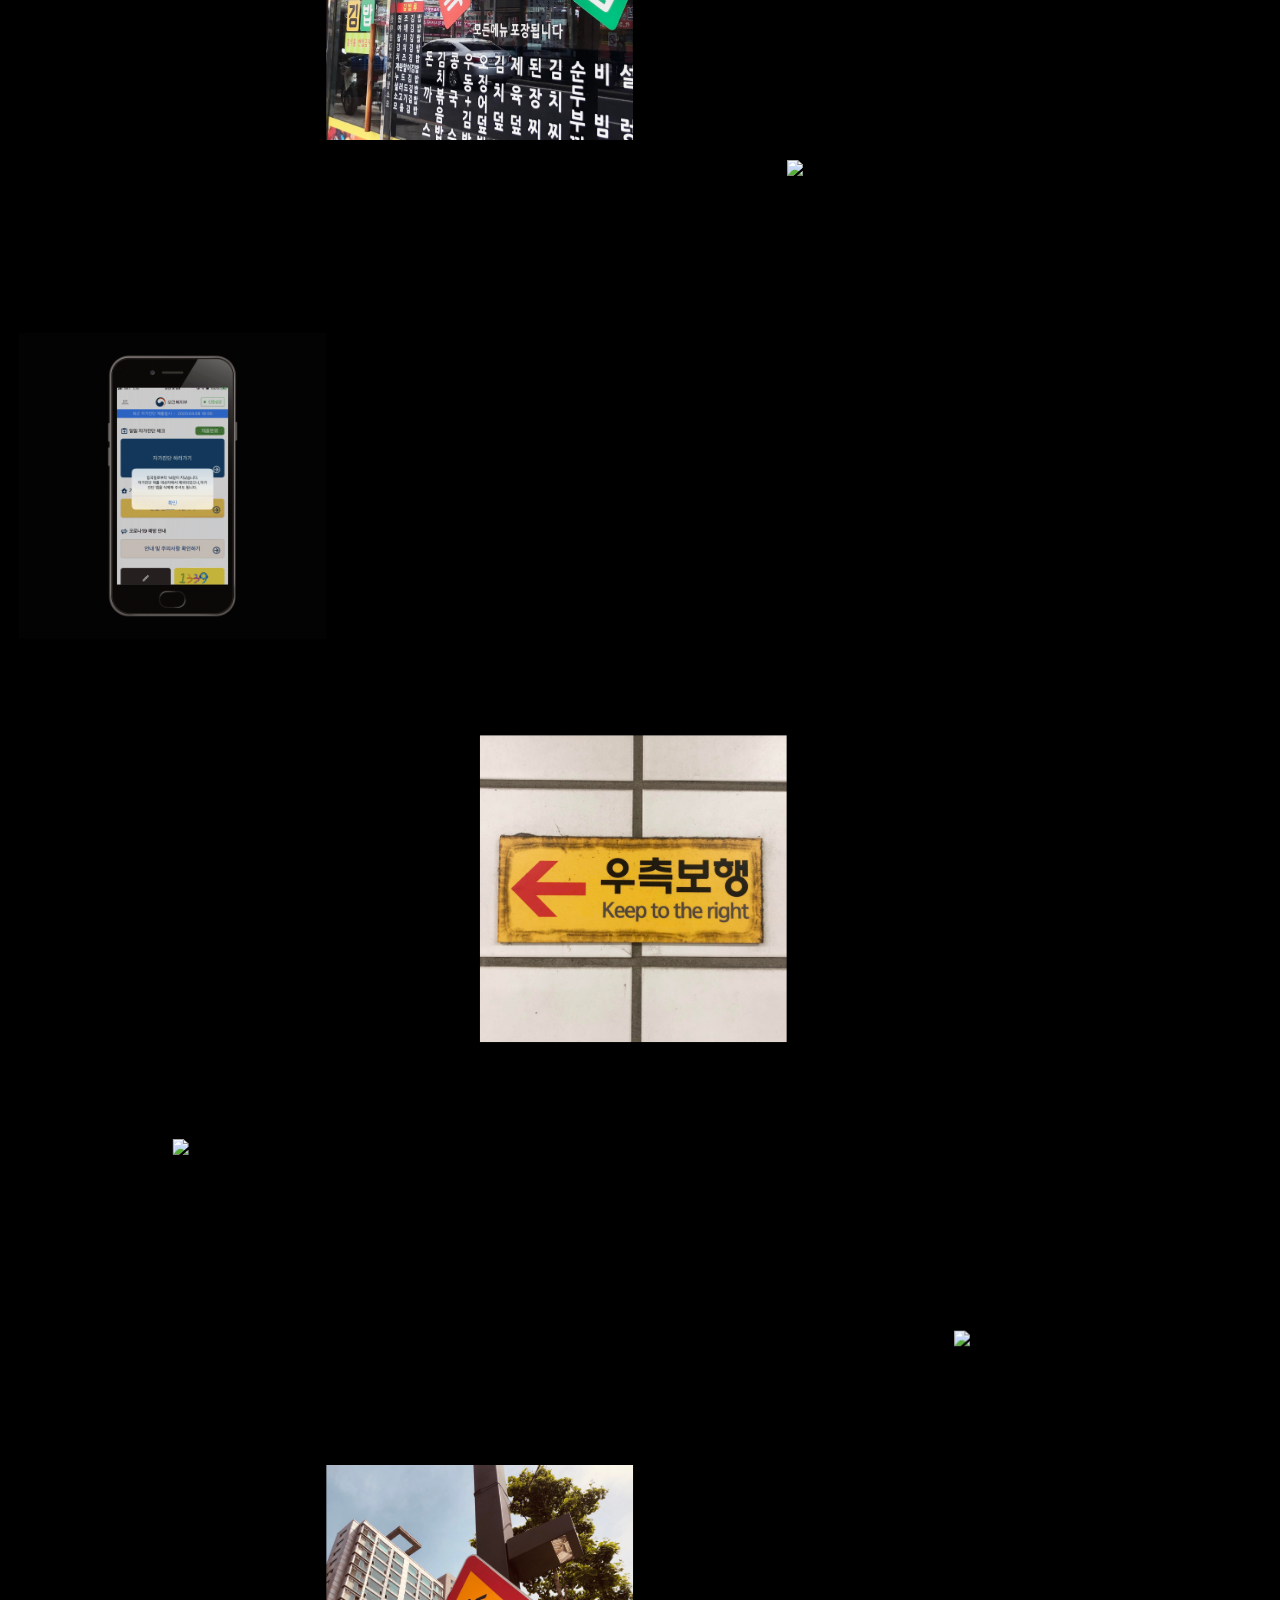
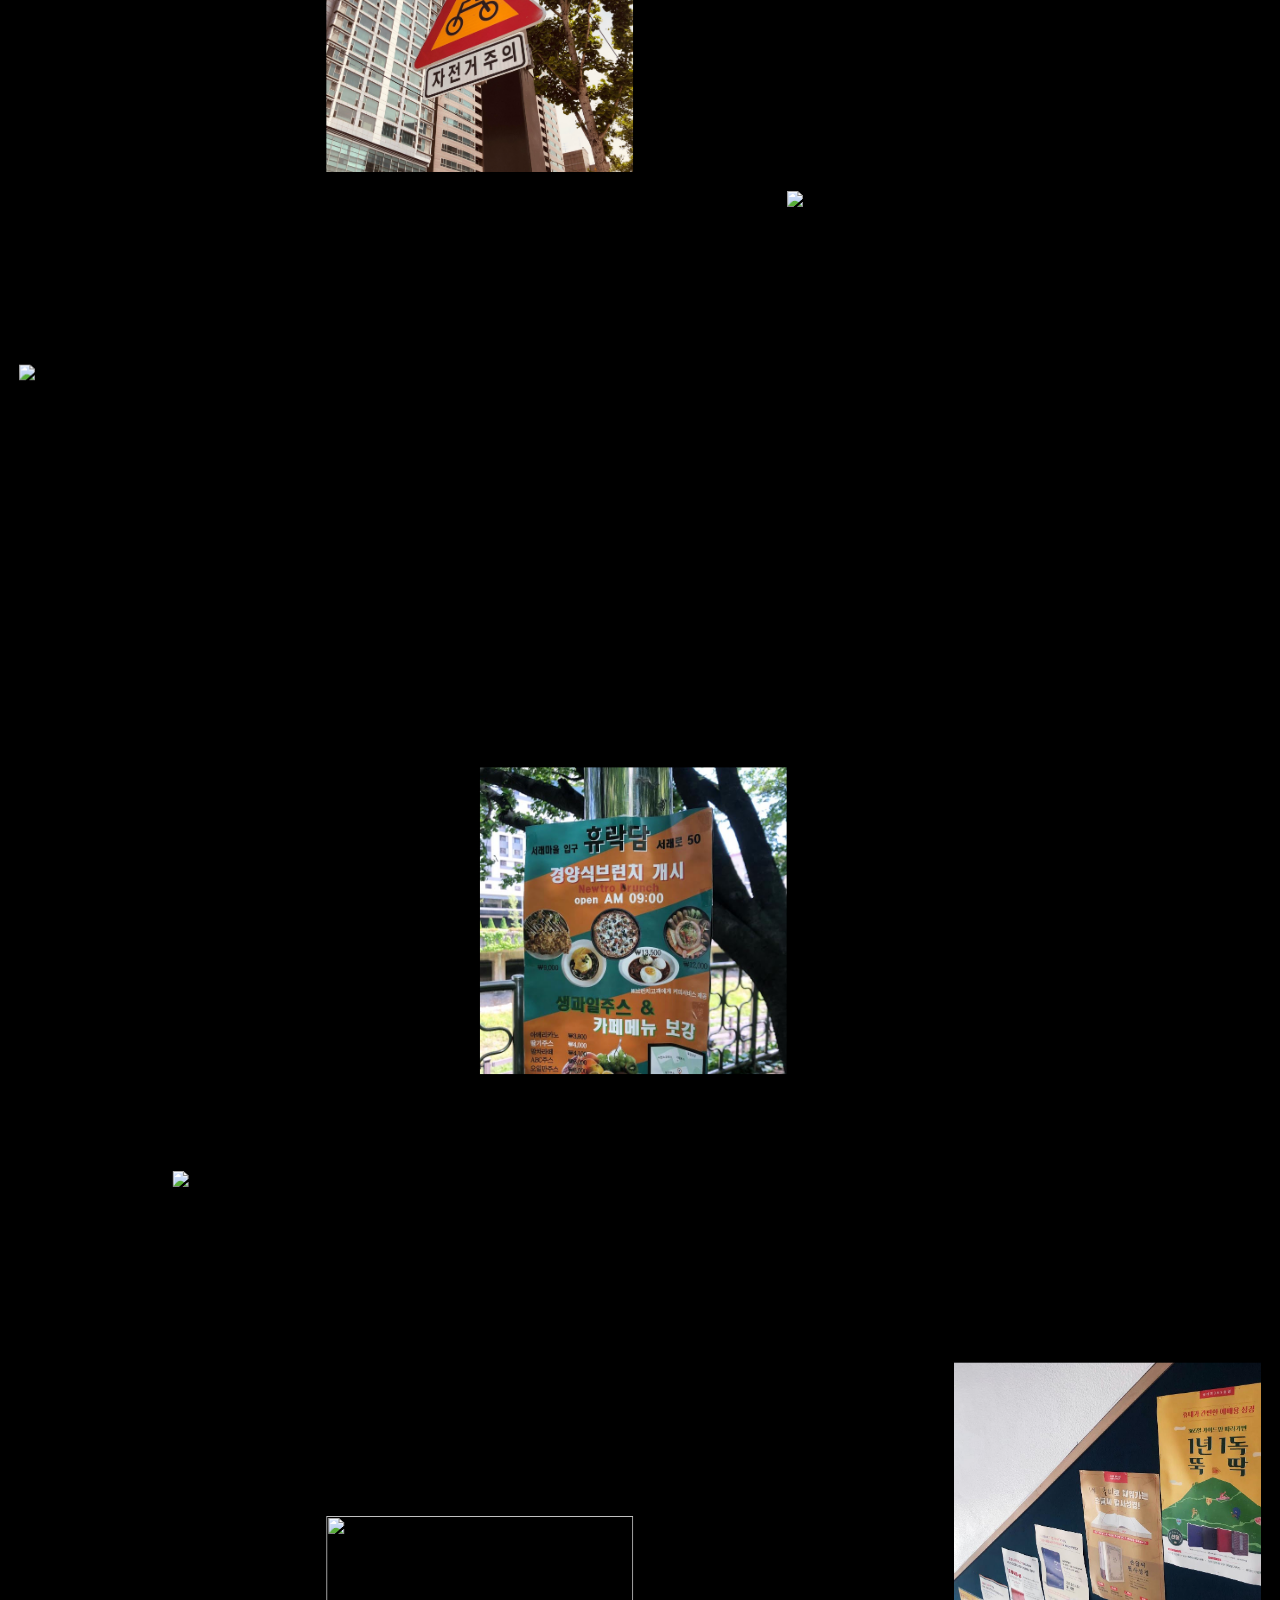
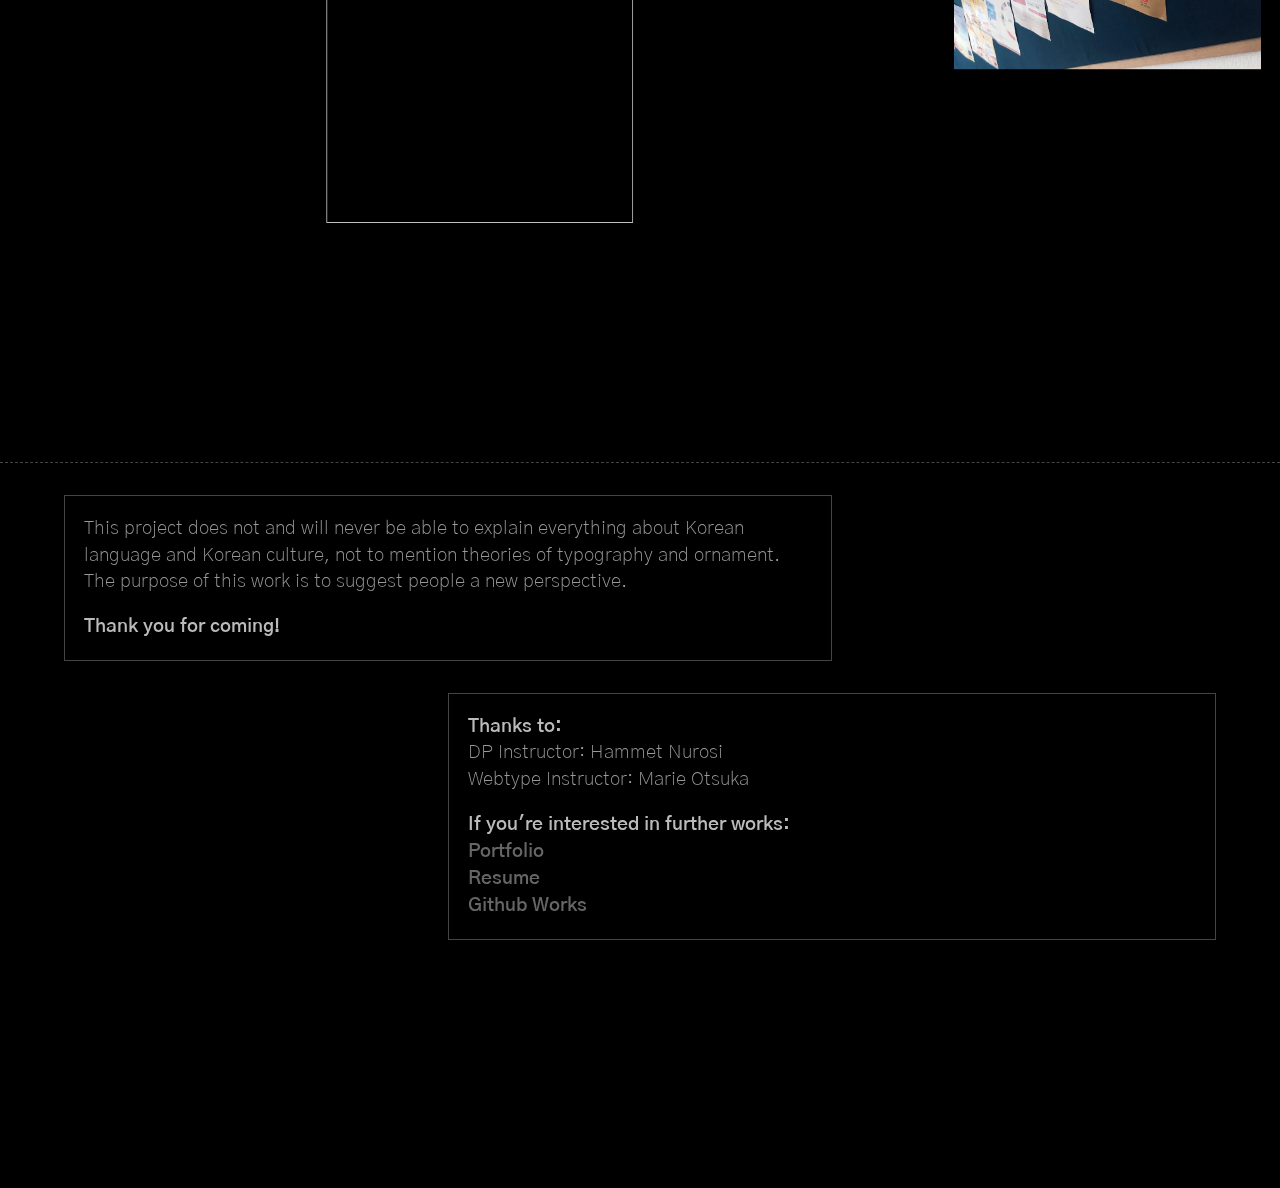
==== commit 9fe706a3: "After_Class_change" ====
--- a/archive.html
+++ b/archive.html
@@ -36,7 +36,7 @@
         </div>
     
         <div class="bg">
-            <img src="title/bg.jpg" class="titleimg">
+            <img src="title/bg_2.jpg" class="titleimg">
         </div>
                 
         <div style="height:4em;" id="up"></div>
--- a/common.css
+++ b/common.css
@@ -72,9 +72,10 @@
 .nav{
     top:0;
     border-bottom: 1px solid #666;
-    display:inline-block;
     grid-template-columns: auto auto;
     overflow-x: scroll;
+    overflow-y:hidden;
+    height:3em;
 }
 
 .navtitle, .dash{
@@ -82,7 +83,7 @@
     font-size: 1.1em;
     font-weight:300;
     line-height: 1.1em;
-    margin-right:.4em;
+    margin: 0 .4em 0 0;
     display: inline-block;
 }
 
@@ -149,6 +150,7 @@
 }
 
 h2{
+    font-weight:600;
     font-size: 1.6em;
     line-height: 1.2em;
     color:#999;
@@ -248,7 +250,7 @@
     /* ESSAY */
     .essayheading{
         width: 100vh;
-        border: 1px dashed #444;
+        border: 1px dashed #666;
         box-sizing: border-box;
     }
     
@@ -288,14 +290,14 @@
     
     #timelinetitle{
         width: 120vh;
-        height:100vh;
         z-index:-1;
         position:fixed;
         background-color:black;
     }
     
     #titleimg{
-        margin: 4vh 2vh 4vh 2vh;
+        height:84vh;
+        margin: 8vh 2vh 8vh 2vh;
     }
     
     #empty{
@@ -309,13 +311,13 @@
     .explain{
         width: 48vh; 
         height:100vh; 
-        border-left: 1px dashed #444;
+        border-left: 1px dashed #666;
     }
 
     .time{
         width: 18vh;
         height:100vh;
-        border-left: 1px dashed #444;
+        border-left: 1px dashed #666;
     }    
     .space{
         width: 12vh;
@@ -361,7 +363,6 @@
         position:absolute;
         scroll-behavior: smooth;
         box-sizing: border-box; 
-        left:0;
     }
     
     #container2{
@@ -369,7 +370,6 @@
         display:grid;
         grid-template-rows: repeat(100,auto);
         z-index: 4;
-        left:0;
     }
     
     #container, #container2{
@@ -403,7 +403,7 @@
     /* ESSAY */
     .essayheading{
         width: 100vw;
-        border: 1px solid #444;
+        border: 1px solid #666;
         box-sizing: border-box;
     }
     
@@ -442,7 +442,6 @@
     
     #timelinetitle{
         width: 100vw;
-        height:96vw;
         z-index:-1;
         position:fixed;
         left:0;
@@ -450,19 +449,20 @@
     }
     
     #titleimg{
-        margin: 6vh 0 6vh 0 ;
+        height:72vw;
+        margin: 8vh 0 6vh 0 ;
     }
 
     #empty{
         left:0;
         width: 100vw;
-        height: 96vw;
+        height: 86vw;
     }
 
     .explain{
         width: 100vw; 
         height: 200vw;
-        border-top: 1px dashed #444;
+        border-top: 1px dashed #666;
         display: inline-block;
     }
 
@@ -470,7 +470,7 @@
         height: 18vw;
         width: 100vw;
         padding: 0 12vw 0 12vw;
-        border-top: 1px dashed #444;
+        border-top: 1px dashed #666;
     }    
 
     .space{
--- a/archive.css
+++ b/archive.css
@@ -1,3 +1,7 @@
+body{
+    /* background: linear-gradient(180deg, rgba(255,255,255,1) 0%, rgba(0,0,0,1) 100%); */
+}
+
 .bg{
     width: 100vw;
     height: 100vh;
@@ -14,6 +18,7 @@
     background-color: black;
     width: 100vw;
     border-top: 1px dashed #444;
+    border-bottom: 1px dashed #444;
     z-index: 2;
     margin-top: 2em;
     box-sizing:border-box;
@@ -39,12 +44,10 @@
     height:auto;
     box-sizing:border-box;
     padding: 1.2em;
-}
-
-.left, .right, .video{
     background-color:black;
     border: 1px solid #444;
 }
+
 
 /* INDEX SPECIFIC */
 
@@ -53,7 +56,7 @@
     min-height:30vw;
     float:right;
     box-sizing:border-box;
-    margin: 2em 5vw 2em auto;
+    margin: 2em 5vw 5vw auto;
     padding: 1.2em;
     border: 1px solid #ddd;
     color:white;
